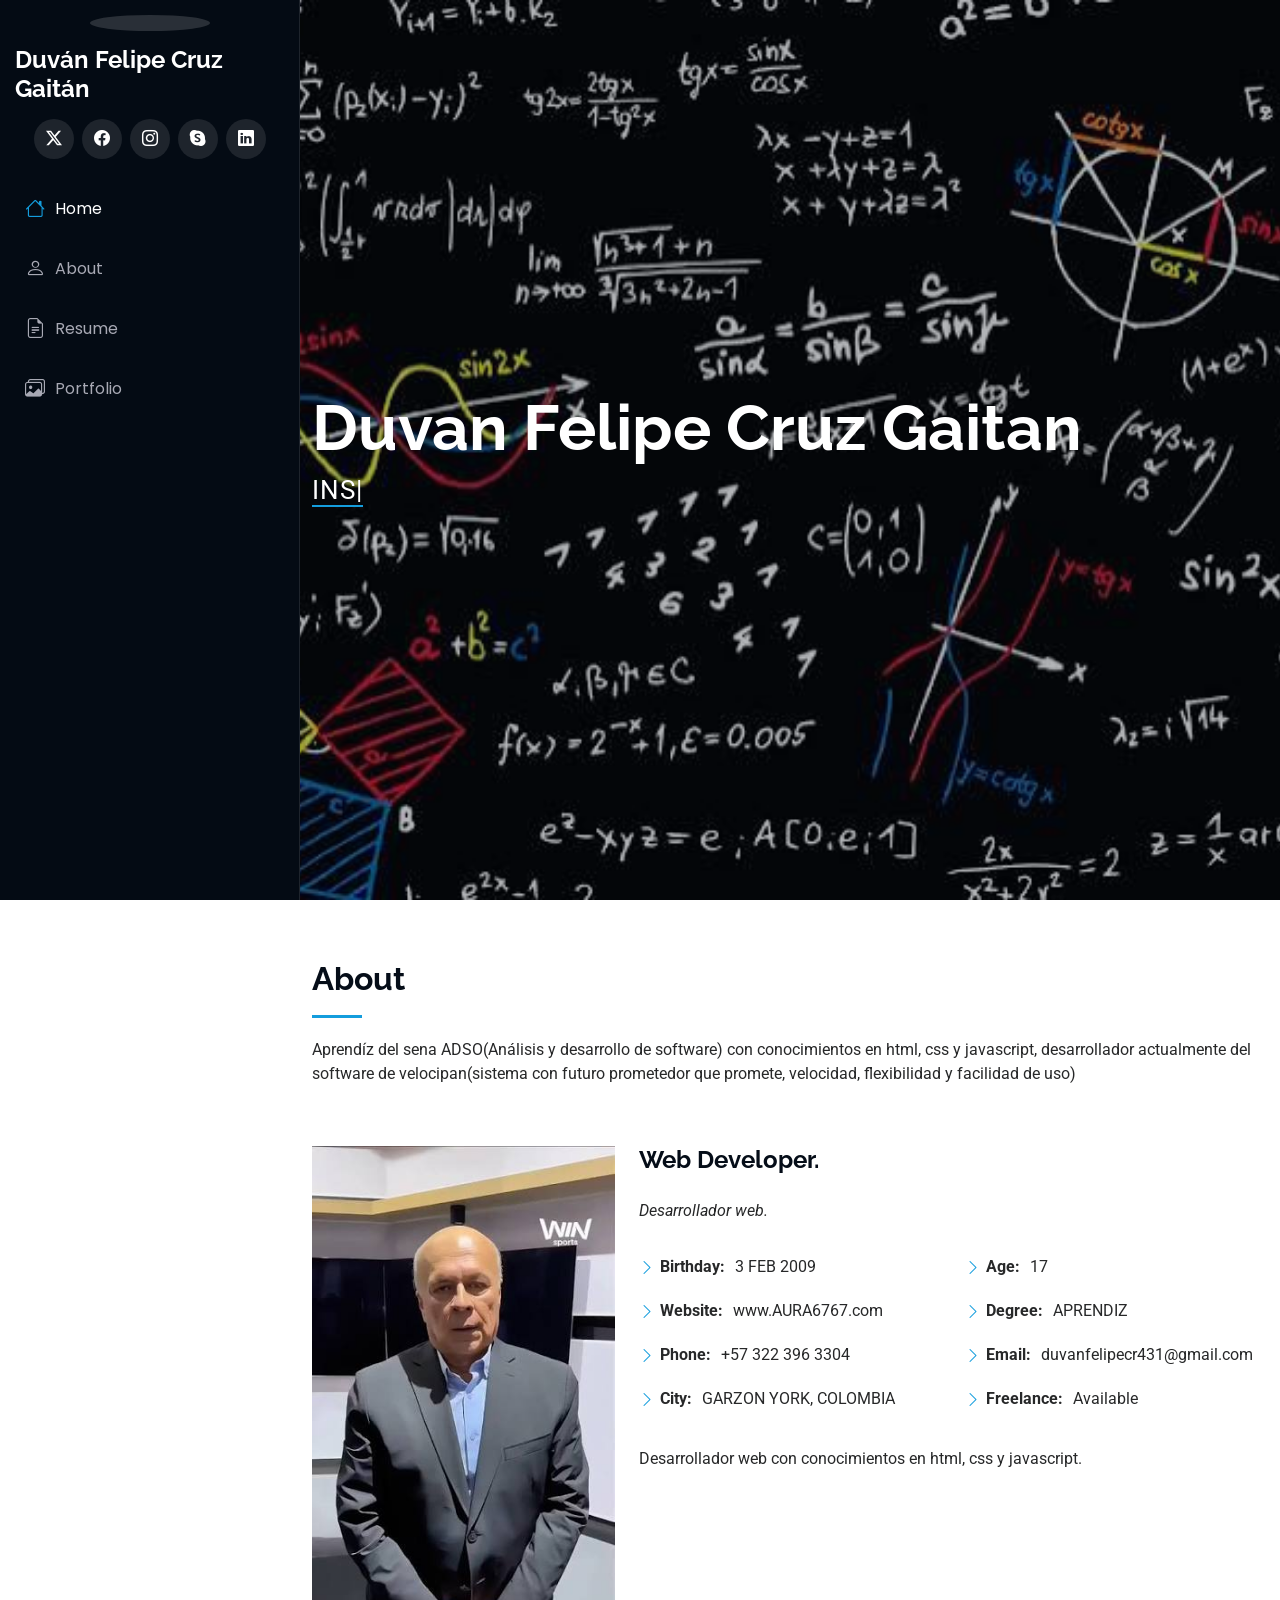
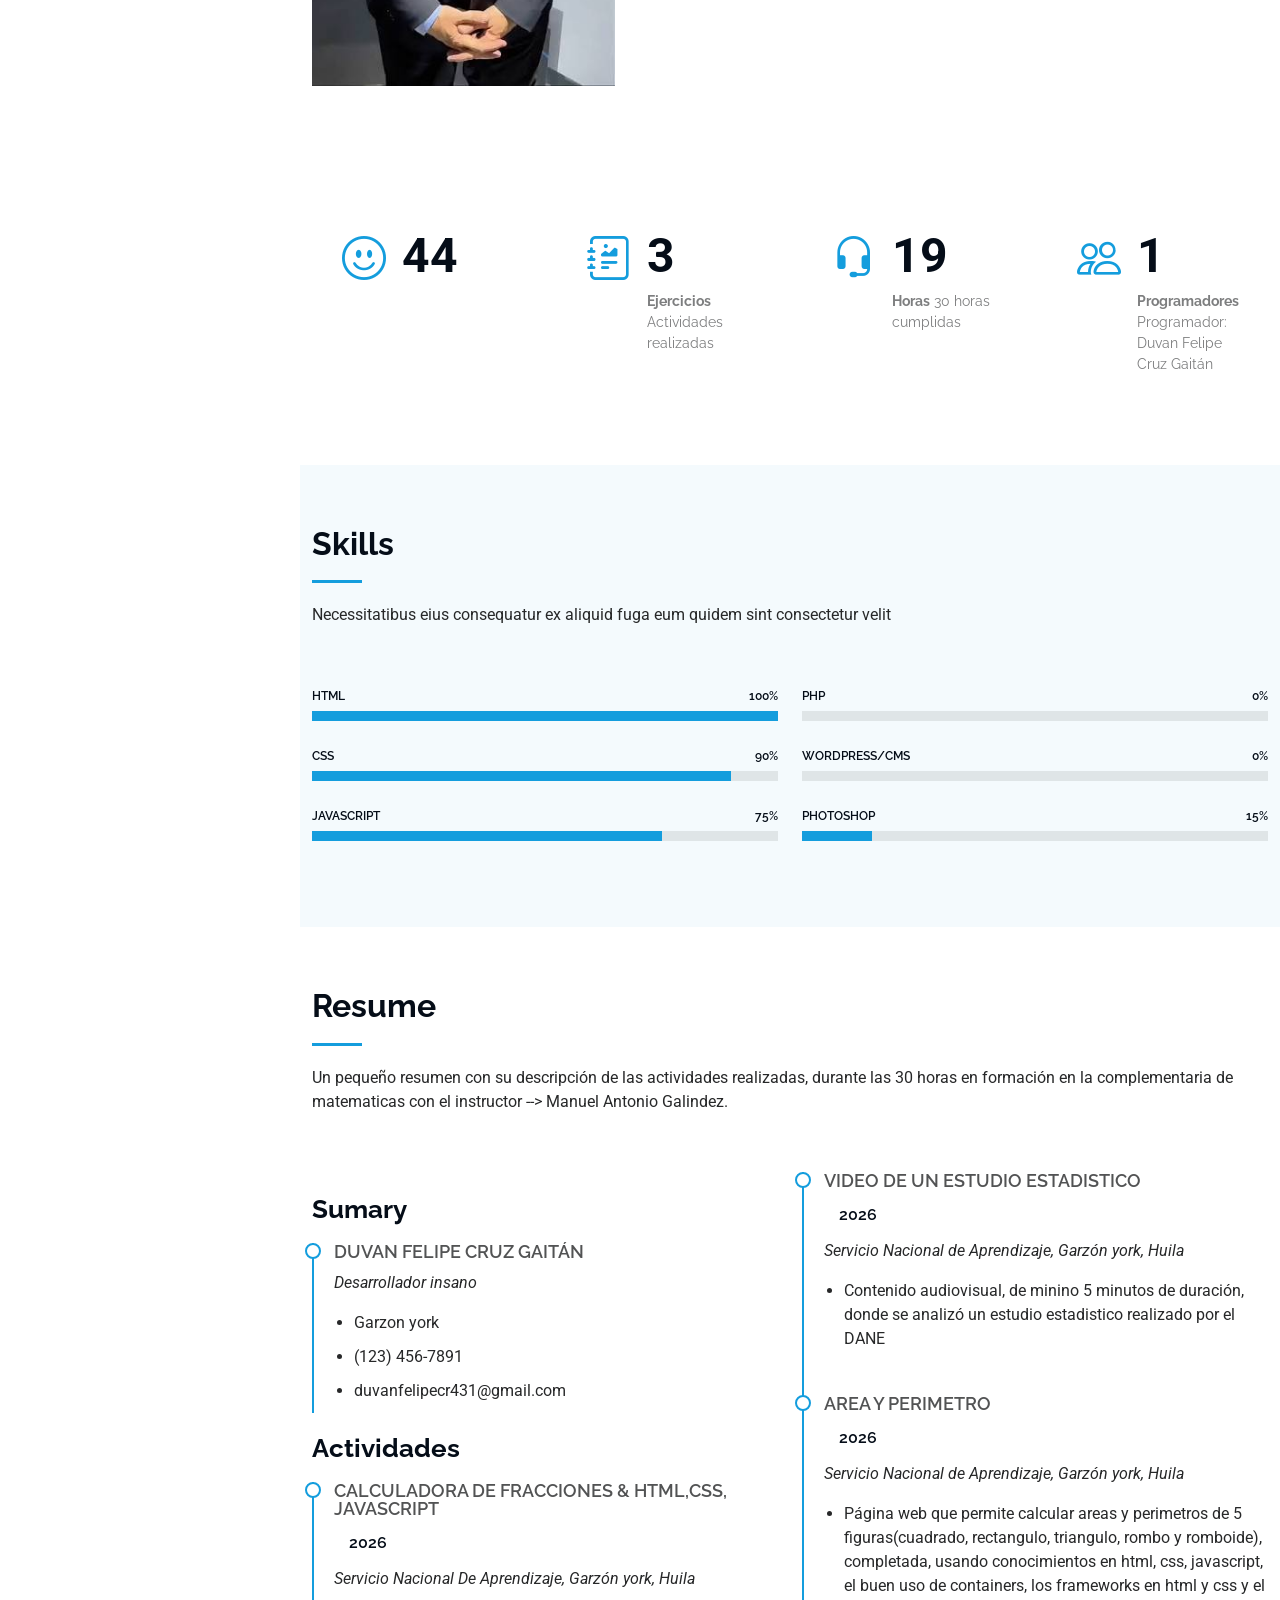
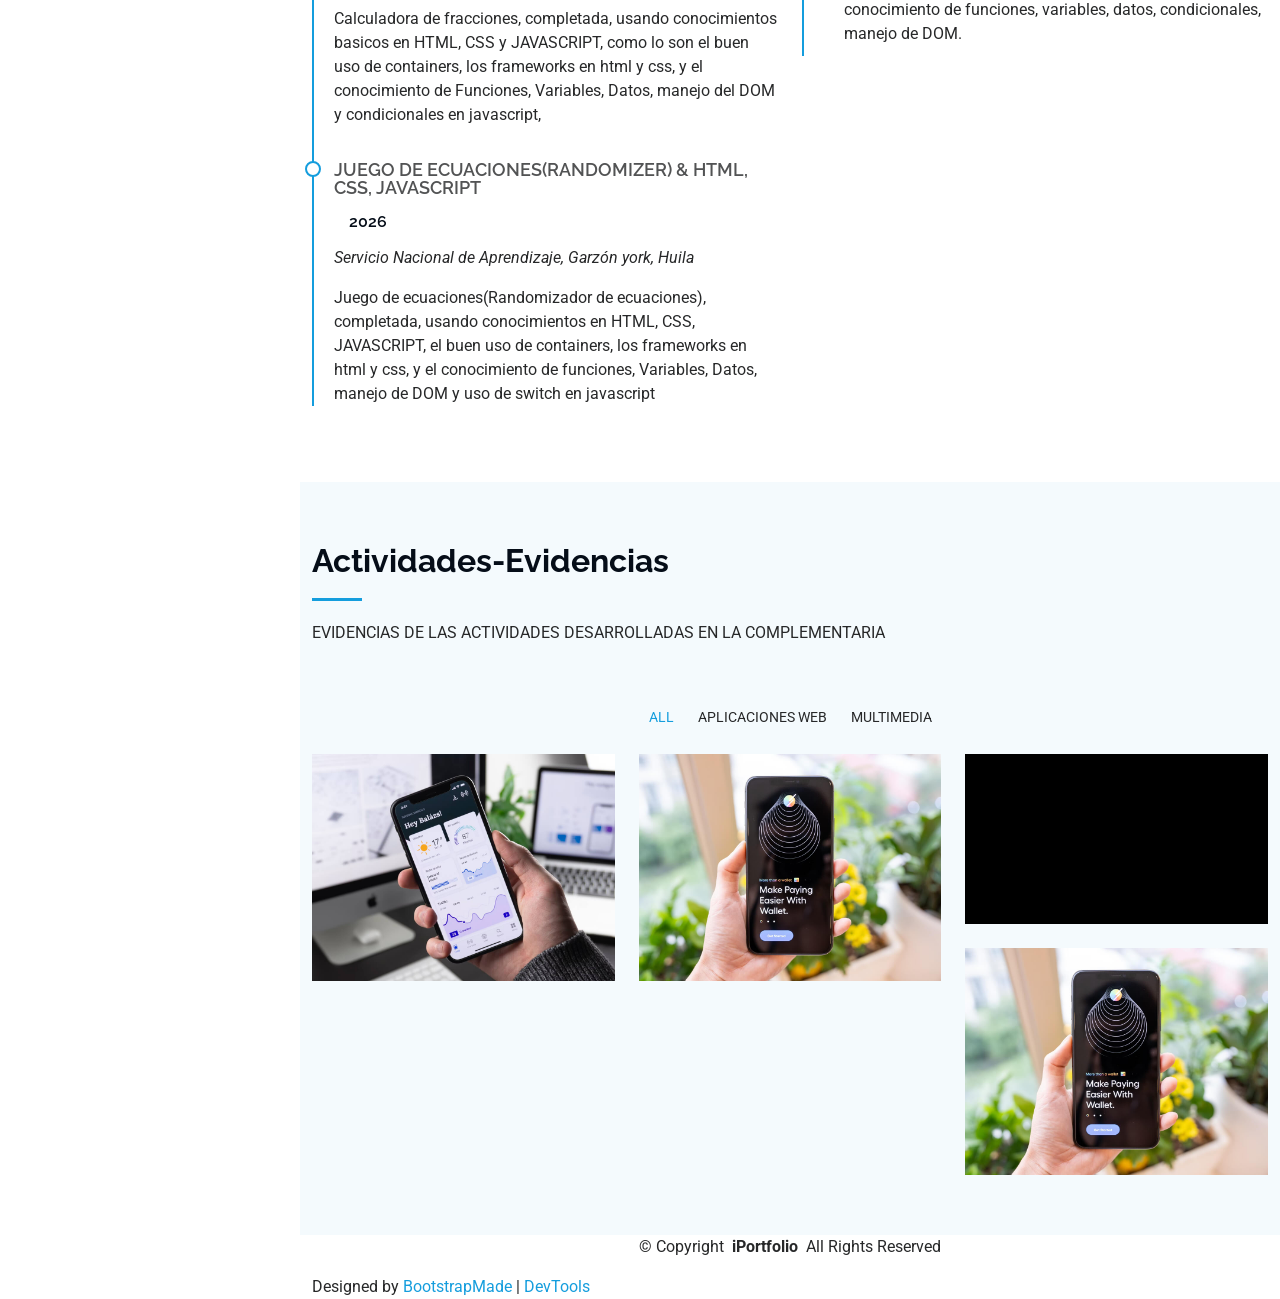
==== index.html @ 3d13fee1 "primer commit" ====
<!DOCTYPE html>
<html lang="en">

<head>
  <meta charset="utf-8">
  <meta content="width=device-width, initial-scale=1.0" name="viewport">
  <title>Index - iPortfolio Bootstrap Template</title>
  <meta content="" name="description">
  <meta content="" name="keywords">
  
  <!-- Favicons -->
  <link href="assets/img/favicon.png" rel="icon">
  <link href="assets/img/apple-touch-icon.png" rel="apple-touch-icon">

  <!-- Fonts -->
  <link href="https://fonts.googleapis.com" rel="preconnect">
  <link href="https://fonts.gstatic.com" rel="preconnect" crossorigin>
  <link href="https://fonts.googleapis.com/css2?family=Roboto:ital,wght@0,100;0,300;0,400;0,500;0,700;0,900;1,100;1,300;1,400;1,500;1,700;1,900&family=Poppins:ital,wght@0,100;0,200;0,300;0,400;0,500;0,600;0,700;0,800;0,900;1,100;1,200;1,300;1,400;1,500;1,600;1,700;1,800;1,900&family=Raleway:ital,wght@0,100;0,200;0,300;0,400;0,500;0,600;0,700;0,800;0,900;1,100;1,200;1,300;1,400;1,500;1,600;1,700;1,800;1,900&display=swap" rel="stylesheet">

  <!-- Vendor CSS Files -->
  <link href="assets/vendor/bootstrap/css/bootstrap.min.css" rel="stylesheet">
  <link href="assets/vendor/bootstrap-icons/bootstrap-icons.css" rel="stylesheet">
  <link href="assets/vendor/aos/aos.css" rel="stylesheet">
  <link href="assets/vendor/glightbox/css/glightbox.min.css" rel="stylesheet">
  <link href="assets/vendor/swiper/swiper-bundle.min.css" rel="stylesheet">

  <!-- Main CSS File -->
  <link href="assets/css/main.css" rel="stylesheet">

  <!-- =======================================================
  * Template Name: iPortfolio
  * Template URL: https://bootstrapmade.com/iportfolio-bootstrap-portfolio-websites-template/
  * Updated: Jun 29 2024 with Bootstrap v5.3.3
  * Author: BootstrapMade.com
  * License: https://bootstrapmade.com/license/
  ======================================================== -->
</head>

<body class="index-page">

  <header id="header" class="header dark-background d-flex flex-column">
    <i class="header-toggle d-xl-none bi bi-list"></i>

    <div class="profile-img">
      <img src="" alt="" class="img-fluid rounded-circle">
    </div>

    <a href="index.html" class="logo d-flex align-items-center justify-content-center">
      <!-- Uncomment the line below if you also wish to use an image logo -->
      <!-- <img src="assets/img/logo.png" alt=""> -->
      <h1 class="sitename">Duván Felipe Cruz Gaitán</h1>
    </a>

    <div class="social-links text-center">
      <a href="#" class="twitter"><i class="bi bi-twitter-x"></i></a>
      <a href="#" class="facebook"><i class="bi bi-facebook"></i></a>
      <a href="#" class="instagram"><i class="bi bi-instagram"></i></a>
      <a href="#" class="google-plus"><i class="bi bi-skype"></i></a>
      <a href="#" class="linkedin"><i class="bi bi-linkedin"></i></a>
    </div>

    <nav id="navmenu" class="navmenu">
      <ul>
        <li><a href="#hero" class="active"><i class="bi bi-house navicon"></i>Home</a></li>
        <li><a href="#about"><i class="bi bi-person navicon"></i> About</a></li>
        <li><a href="#resume"><i class="bi bi-file-earmark-text navicon"></i> Resume</a></li>
        <li><a href="#portfolio"><i class="bi bi-images navicon"></i> Portfolio</a></li>
        
          
  </header>

  <main class="main">

    <!-- Hero Section -->
    <section id="hero" class="hero section dark-background">

      <img src="assets/img/images.jpg" alt="" data-aos="fade-in" class="">

      <div class="container" data-aos="fade-up" data-aos-delay="100">
        <h2>Duvan Felipe Cruz Gaitan</h2>
        <p> <span class="typed" data-typed-items="INST: MANUEL ANTONIO GALINDEZ, ADSO - MATEMATICAS: 3387498">DESCUBRE MI TRABAJO</span><span class="typed-cursor typed-cursor--blink" aria-hidden="true"></span><span class="typed-cursor typed-cursor--blink" aria-hidden="true"></span></p>
      </div>

    </section><!-- /Hero Section -->

    <!-- About Section -->
    <section id="about" class="about section">

      <!-- Section Title -->
      <div class="container section-title" data-aos="fade-up">
        <h2>About</h2>
        <p>Aprendíz del sena ADSO(Análisis y desarrollo de software) con conocimientos en html, css y javascript, desarrollador actualmente del software de velocipan(sistema con futuro prometedor que promete, velocidad, flexibilidad y facilidad de uso)</p>
      </div><!-- End Section Title -->

      <div class="container" data-aos="fade-up" data-aos-delay="100">

        <div class="row gy-4 justify-content-center">
          <div class="col-lg-4">
            <img src="assets/img/CARLOS.jpg" class="img-fluid" alt="">
          </div>
          <div class="col-lg-8 content">
            <h2>Web Developer.</h2>
            <p class="fst-italic py-3">
              Desarrollador web.
            </p>
            <div class="row">
              <div class="col-lg-6">
                <ul>
                  <li><i class="bi bi-chevron-right"></i> <strong>Birthday:</strong> <span>3 FEB 2009</span></li>
                  <li><i class="bi bi-chevron-right"></i> <strong>Website:</strong> <span>www.AURA6767.com</span></li>
                  <li><i class="bi bi-chevron-right"></i> <strong>Phone:</strong> <span>+57 322 396 3304</span></li>
                  <li><i class="bi bi-chevron-right"></i> <strong>City:</strong> <span>GARZON YORK, COLOMBIA</span></li>
                </ul>
              </div>
              <div class="col-lg-6">
                <ul>
                  <li><i class="bi bi-chevron-right"></i> <strong>Age:</strong> <span>17</span></li>
                  <li><i class="bi bi-chevron-right"></i> <strong>Degree:</strong> <span>APRENDIZ</span></li>
                  <li><i class="bi bi-chevron-right"></i> <strong>Email:</strong> <span>duvanfelipecr431@gmail.com</span></li>
                  <li><i class="bi bi-chevron-right"></i> <strong>Freelance:</strong> <span>Available</span></li>
                </ul>
              </div>
            </div>
            <p class="py-3">
             Desarrollador web con conocimientos en html, css y javascript.
            </p>
          </div>
        </div>

      </div>

    </section><!-- /About Section -->

    <!-- Stats Section -->
    <section id="stats" class="stats section">

      <div class="container" data-aos="fade-up" data-aos-delay="100">

        <div class="row gy-4">

          <div class="col-lg-3 col-md-6">
            <div class="stats-item">
              <i class="bi bi-emoji-smile"></i>
              <span data-purecounter-start="0" data-purecounter-end="67" data-purecounter-duration="1" class="purecounter"></span>
              
            </div>
          </div><!-- End Stats Item -->

          <div class="col-lg-3 col-md-6">
            <div class="stats-item">
              <i class="bi bi-journal-richtext"></i>
              <span data-purecounter-start="0" data-purecounter-end="4" data-purecounter-duration="1" class="purecounter"></span>
              <p><strong>Ejercicios</strong> <span>Actividades realizadas</span></p>
            </div>
          </div><!-- End Stats Item -->

          <div class="col-lg-3 col-md-6">
            <div class="stats-item">
              <i class="bi bi-headset"></i>
              <span data-purecounter-start="0" data-purecounter-end="30" data-purecounter-duration="1" class="purecounter"></span>
              <p><strong>Horas</strong> <span>30 horas cumplidas</span></p>
            </div>
          </div><!-- End Stats Item -->

          <div class="col-lg-3 col-md-6">
            <div class="stats-item">
              <i class="bi bi-people"></i>
              <span data-purecounter-start="0" data-purecounter-end="1" data-purecounter-duration="1" class="purecounter"></span>
              <p><strong>Programadores</strong> <span>Programador: Duvan Felipe Cruz Gaitán</span></p>
            </div>
          </div><!-- End Stats Item -->

        </div>

      </div>

    </section><!-- /Stats Section -->

    <!-- Skills Section -->
    <section id="skills" class="skills section light-background">

      <!-- Section Title -->
      <div class="container section-title" data-aos="fade-up">
        <h2>Skills</h2>
        <p>Necessitatibus eius consequatur ex aliquid fuga eum quidem sint consectetur velit</p>
      </div><!-- End Section Title -->

      <div class="container" data-aos="fade-up" data-aos-delay="100">

        <div class="row skills-content skills-animation">

          <div class="col-lg-6">

            <div class="progress">
              <span class="skill"><span>HTML</span> <i class="val">100%</i></span>
              <div class="progress-bar-wrap">
                <div class="progress-bar" role="progressbar" aria-valuenow="100" aria-valuemin="0" aria-valuemax="100"></div>
              </div>
            </div><!-- End Skills Item -->

            <div class="progress">
              <span class="skill"><span>CSS</span> <i class="val">90%</i></span>
              <div class="progress-bar-wrap">
                <div class="progress-bar" role="progressbar" aria-valuenow="90" aria-valuemin="0" aria-valuemax="100"></div>
              </div>
            </div><!-- End Skills Item -->

            <div class="progress">
              <span class="skill"><span>JavaScript</span> <i class="val">75%</i></span>
              <div class="progress-bar-wrap">
                <div class="progress-bar" role="progressbar" aria-valuenow="75" aria-valuemin="0" aria-valuemax="100"></div>
              </div>
            </div><!-- End Skills Item -->

          </div>

          <div class="col-lg-6">

            <div class="progress">
              <span class="skill"><span>PHP</span> <i class="val">0%</i></span>
              <div class="progress-bar-wrap">
                <div class="progress-bar" role="progressbar" aria-valuenow="0" aria-valuemin="0" aria-valuemax="100"></div>
              </div>
            </div><!-- End Skills Item -->

            <div class="progress">
              <span class="skill"><span>WordPress/CMS</span> <i class="val">0%</i></span>
              <div class="progress-bar-wrap">
                <div class="progress-bar" role="progressbar" aria-valuenow="0" aria-valuemin="0" aria-valuemax="100"></div>
              </div>
            </div><!-- End Skills Item -->

            <div class="progress">
              <span class="skill"><span>Photoshop</span> <i class="val">15%</i></span>
              <div class="progress-bar-wrap">
                <div class="progress-bar" role="progressbar" aria-valuenow="15" aria-valuemin="0" aria-valuemax="100"></div>
              </div>
            </div><!-- End Skills Item -->

          </div>

        </div>

      </div>

    </section><!-- /Skills Section -->

    <!-- Resume Section -->
    <section id="resume" class="resume section">

      <!-- Section Title -->
      <div class="container section-title" data-aos="fade-up">
        <h2>Resume</h2>
        <p>Un pequeño resumen con su descripción de las actividades realizadas, durante las 30 horas en formación en la complementaria de matematicas con el instructor --> Manuel Antonio Galindez.</p>
      </div><!-- End Section Title -->

      <div class="container">

        <div class="row">

          <div class="col-lg-6" data-aos="fade-up" data-aos-delay="100">
            <h3 class="resume-title">Sumary</h3>

            <div class="resume-item pb-0">
              <h4>Duvan Felipe Cruz Gaitán</h4>
              <p><em>Desarrollador insano</em></p>
              <ul>
                <li>Garzon york</li>
                <li>(123) 456-7891</li>
                <li>duvanfelipecr431@gmail.com</li>
              </ul>
            </div><!-- Edn Resume Item -->

            <h3 class="resume-title">Actividades</h3>
            <div class="resume-item">
              <h4>Calculadora de fracciones &amp; HTML,CSS, JAVASCRIPT</h4>
              <h5>2026</h5>
              <p><em>Servicio Nacional De Aprendizaje, Garzón york, Huila</em></p>
              <p>Calculadora de fracciones, completada, usando conocimientos basicos en HTML, CSS y JAVASCRIPT, como lo son el buen uso de containers, los frameworks en html y css, y el conocimiento de Funciones, Variables, Datos, manejo del DOM y condicionales en javascript, </p>
            </div><!-- Edn Resume Item -->

            <div class="resume-item">
              <h4>Juego de ecuaciones(randomizer) &amp; HTML, CSS, JAVASCRIPT</h4>
              <h5>2026</h5>
              <p><em>Servicio Nacional de Aprendizaje, Garzón york, Huila</em></p>
              <p>Juego de ecuaciones(Randomizador de ecuaciones), completada, usando conocimientos en HTML, CSS, JAVASCRIPT, el buen uso de containers, los frameworks en html y css, y el conocimiento de funciones, Variables, Datos, manejo de DOM y uso de switch en javascript</p>
            </div><!-- Edn Resume Item -->

          </div>

          <div class="col-lg-6" data-aos="fade-up" data-aos-delay="200">
            <div class="resume-item">
              <h4>Video de un estudio estadistico</h4>
              <h5>2026</h5>
              <p><em>Servicio Nacional de Aprendizaje, Garzón york, Huila</em></p>
              <ul>
                <li>Contenido audiovisual, de minino 5 minutos de duración, donde se analizó un estudio estadistico realizado por el DANE </li>
          
              </ul>
            </div><!-- Edn Resume Item -->

            <div class="resume-item">
              <h4>AREA Y PERIMETRO</h4>
              <h5>2026</h5>
              <p><em>Servicio Nacional de Aprendizaje, Garzón york, Huila</em></p>
              <ul>
                <li>Página web que permite calcular areas y perimetros de 5 figuras(cuadrado, rectangulo, triangulo, rombo y romboide), completada, usando conocimientos en html, css, javascript, el buen uso de containers, los frameworks en html y css y el conocimiento de funciones, variables, datos, condicionales, manejo de DOM. </li>
              </ul>
            </div><!-- Edn Resume Item -->

          </div>

        </div>

      </div>

    </section><!-- /Resume Section -->

    <!-- Portfolio Section -->
    <section id="portfolio" class="portfolio section light-background">

      <!-- Section Title -->
      <div class="container section-title" data-aos="fade-up">
        <h2>Actividades-Evidencias</h2>
        <p>EVIDENCIAS DE LAS ACTIVIDADES DESARROLLADAS EN LA COMPLEMENTARIA</p>
      </div><!-- End Section Title -->

      <div class="container">

        <div class="isotope-layout" data-default-filter="*" data-layout="masonry" data-sort="original-order">

          <ul class="portfolio-filters isotope-filters" data-aos-delay="100">
            <li data-filter="*" class="filter-active">All</li>
            <li data-filter=".filter-app">Aplicaciones Web</li>
            <li data-filter=".filter-video">Multimedia</li>
          </ul><!-- End Portfolio Filters -->

          <div class="row gy-4 isotope-container" data-aos="fade-up" data-aos-delay="200">

            <!-- 1. Proyecto: Ecuaciones -->
            <div class="col-lg-4 col-md-6 portfolio-item isotope-item filter-app">
              <div class="portfolio-content h-100">
                <img src="assets/img/portfolio/app-1.jpg" class="img-fluid" alt="Juego de Ecuaciones">
                <div class="portfolio-info">
                  <h4>Juego de Ecuaciones</h4>
                  <p>HTML, CSS, JS</p>
                  <a href="ECUACIONES.HTML" title="Ir al Juego de Ecuaciones" class="details-link"><i class="bi bi-link-45deg"></i></a>
                </div>
              </div>
            </div><!-- End Portfolio Item -->

            <!-- 2. Proyecto: Calculadora de Fracciones -->
            <div class="col-lg-4 col-md-6 portfolio-item isotope-item filter-app">
              <div class="portfolio-content h-100">
                <img src="assets/img/portfolio/app-2.jpg" class="img-fluid" alt="Calculadora de Fracciones">
                <div class="portfolio-info">
                  <h4>Calculadora de Fracciones</h4>
                  <p>HTML, CSS, JS</p>
                  <a href="index_1.html" title="Ir a la Calculadora" class="details-link"><i class="bi bi-link-45deg"></i></a>
                </div>
              </div>
            </div><!-- End Portfolio Item -->

            <!-- 3. Proyecto: Contenedor de Video -->
            <div class="col-lg-4 col-md-6 portfolio-item isotope-item filter-video">
              <div class="portfolio-content h-100" style="background-color: #000; display:flex; align-items:center;">
                <!-- Usamos las clases 'ratio' de Bootstrap para un video responsive -->
                <div class="ratio ratio-16x9 w-100">
                  <iframe src="" title="Video de un estudio estadistico DANE" allowfullscreen></iframe>
                </div>
                <div class="portfolio-info">
                  <h4>Análisis Estadístico DANE</h4>
                  <p>Video de Estudio</p>
                </div>
              </div>
            </div><!-- End Portfolio Item -->
            <div class="col-lg-4 col-md-6 portfolio-item isotope-item filter-app">
              <div class="portfolio-content h-100">
                <img src="assets/img/portfolio/app-2.jpg" class="img-fluid" alt="Calculadora de Fracciones">
                <div class="portfolio-info">
                  <h4>Calculadora de Fracciones</h4>
                  <p>HTML, CSS, JS</p>
                  <a href="AREAYPERIMETRO.html" title="Ir a la Calculadora" class="details-link"><i class="bi bi-link-45deg"></i></a>
                </div>
              </div>
            </div>
          </div><!-- End Portfolio Container -->

        </div>

      </div>

    </section><!-- /Portfolio Section -->

    <div class="container">
      <div class="copyright text-center ">
        <p>© <span>Copyright</span> <strong class="px-1 sitename">iPortfolio</strong> <span>All Rights Reserved</span></p>
      </div>
      <div class="credits">
        <!-- All the links in the footer should remain intact. -->
        <!-- You can delete the links only if you've purchased the pro version. -->
        <!-- Licensing information: https://bootstrapmade.com/license/ -->
        <!-- Purchase the pro version with working PHP/AJAX contact form: [buy-url] -->
        Designed by <a href="https://bootstrapmade.com/">BootstrapMade</a> | <a href="https://bootstrapmade.com/tools/">DevTools</a>
      </div>
    </div>

  </footer>

  <!-- Scroll Top -->
  <a href="#" id="scroll-top" class="scroll-top d-flex align-items-center justify-content-center"><i class="bi bi-arrow-up-short"></i></a>

  <!-- Preloader -->
  <div id="preloader"></div>

  <!-- Vendor JS Files -->
  <script src="assets/vendor/bootstrap/js/bootstrap.bundle.min.js"></script>
  <script src="assets/vendor/php-email-form/validate.js"></script>
  <script src="assets/vendor/aos/aos.js"></script>
  <script src="assets/vendor/typed.js/typed.umd.js"></script>
  <script src="assets/vendor/purecounter/purecounter_vanilla.js"></script>
  <script src="assets/vendor/waypoints/noframework.waypoints.js"></script>
  <script src="assets/vendor/glightbox/js/glightbox.min.js"></script>
  <script src="assets/vendor/imagesloaded/imagesloaded.pkgd.min.js"></script>
  <script src="assets/vendor/isotope-layout/isotope.pkgd.min.js"></script>
  <script src="assets/vendor/swiper/swiper-bundle.min.js"></script>

  <!-- Main JS File -->
  <script src="assets/js/main.js"></script>

</body>

</html>
---- assets/css/main.css ----
/**
* Template Name: iPortfolio
* Template URL: https://bootstrapmade.com/iportfolio-bootstrap-portfolio-websites-template/
* Updated: Jun 29 2024 with Bootstrap v5.3.3
* Author: BootstrapMade.com
* License: https://bootstrapmade.com/license/
*/

/*--------------------------------------------------------------
# Font & Color Variables
# Help: https://bootstrapmade.com/color-system/
--------------------------------------------------------------*/
/* Fonts */
:root {
  --default-font: "Roboto",  system-ui, -apple-system, "Segoe UI", Roboto, "Helvetica Neue", Arial, "Noto Sans", "Liberation Sans", sans-serif, "Apple Color Emoji", "Segoe UI Emoji", "Segoe UI Symbol", "Noto Color Emoji";
  --heading-font: "Raleway",  sans-serif;
  --nav-font: "Poppins",  sans-serif;
}

/* Global Colors - The following color variables are used throughout the website. Updating them here will change the color scheme of the entire website */
:root { 
  --background-color: #ffffff; /* Background color for the entire website, including individual sections */
  --default-color: #272829; /* Default color used for the majority of the text content across the entire website */
  --heading-color: #050d18; /* Color for headings, subheadings and title throughout the website */
  --accent-color: #149ddd; /* Accent color that represents your brand on the website. It's used for buttons, links, and other elements that need to stand out */
  --surface-color: #ffffff; /* The surface color is used as a background of boxed elements within sections, such as cards, icon boxes, or other elements that require a visual separation from the global background. */
  --contrast-color: #ffffff; /* Contrast color for text, ensuring readability against backgrounds of accent, heading, or default colors. */
}

/* Nav Menu Colors - The following color variables are used specifically for the navigation menu. They are separate from the global colors to allow for more customization options */
:root {
  --nav-color: #a8a9b4;  /* The default color of the main navmenu links */
  --nav-hover-color: #ffffff; /* Applied to main navmenu links when they are hovered over or active */
  --nav-mobile-background-color: #040b14; /* Used as the background color for mobile navigation menu */
  --nav-dropdown-background-color: #040b14; /* Used as the background color for dropdown items that appear when hovering over primary navigation items */
  --nav-dropdown-color: #a8a9b4; /* Used for navigation links of the dropdown items in the navigation menu. */
  --nav-dropdown-hover-color: #ffffff; /* Similar to --nav-hover-color, this color is applied to dropdown navigation links when they are hovered over. */
}

/* Color Presets - These classes override global colors when applied to any section or element, providing reuse of the sam color scheme. */

.light-background {
  --background-color: #f4fafd;
  --surface-color: #ffffff;
}

.dark-background {
  --background-color: #040b14;
  --default-color: #ffffff;
  --heading-color: #ffffff;
  --surface-color: #151f2b;
  --contrast-color: #ffffff;
}

/* Smooth scroll */
:root {
  scroll-behavior: smooth;
}

/*--------------------------------------------------------------
# General Styling & Shared Classes
--------------------------------------------------------------*/
body {
  color: var(--default-color);
  background-color: var(--background-color);
  font-family: var(--default-font);
}

a {
  color: var(--accent-color);
  text-decoration: none;
  transition: 0.3s;
}

a:hover {
  color: color-mix(in srgb, var(--accent-color), transparent 25%);
  text-decoration: none;
}

h1,
h2,
h3,
h4,
h5,
h6 {
  color: var(--heading-color);
  font-family: var(--heading-font);
}

/* PHP Email Form Messages
------------------------------*/
.php-email-form .error-message {
  display: none;
  background: #df1529;
  color: #ffffff;
  text-align: left;
  padding: 15px;
  margin-bottom: 24px;
  font-weight: 600;
}

.php-email-form .sent-message {
  display: none;
  color: #ffffff;
  background: #059652;
  text-align: center;
  padding: 15px;
  margin-bottom: 24px;
  font-weight: 600;
}

.php-email-form .loading {
  display: none;
  background: var(--surface-color);
  text-align: center;
  padding: 15px;
  margin-bottom: 24px;
}

.php-email-form .loading:before {
  content: "";
  display: inline-block;
  border-radius: 50%;
  width: 24px;
  height: 24px;
  margin: 0 10px -6px 0;
  border: 3px solid var(--accent-color);
  border-top-color: var(--surface-color);
  animation: php-email-form-loading 1s linear infinite;
}

@keyframes php-email-form-loading {
  0% {
    transform: rotate(0deg);
  }

  100% {
    transform: rotate(360deg);
  }
}

/*--------------------------------------------------------------
# Global Header
--------------------------------------------------------------*/
.header {
  color: var(--default-color);
  background-color: var(--background-color);
  position: fixed;
  top: 0;
  left: 0;
  bottom: 0;
  padding: 0 15px;
  width: 300px;
  transition: all ease-in-out 0.3s;
  overflow-y: auto;
  z-index: 997;
  border-right: 1px solid color-mix(in srgb, var(--default-color), transparent 90%);
}

.header .profile-img img {
  margin: 15px auto;
  display: block;
  width: 120px;
  border: 8px solid color-mix(in srgb, var(--default-color), transparent 85%);
}

.header .logo {
  line-height: 1;
  margin-bottom: 15px;
}

.header .logo img {
  max-height: 32px;
  margin-right: 8px;
}

.header .logo h1 {
  font-size: 24px;
  margin: 0;
  font-weight: 700;
  color: var(--heading-color);
}

.header .social-links {
  margin: 0 0 20px 0;
}

.header .social-links a {
  font-size: 16px;
  display: inline-flex;
  align-items: center;
  justify-content: center;
  background: color-mix(in srgb, var(--default-color), transparent 90%);
  color: var(--default-color);
  margin: 0 2px;
  border-radius: 50%;
  text-align: center;
  width: 40px;
  height: 40px;
  transition: 0.3s;
}

.header .social-links a:hover {
  color: var(--contrast-color);
  background: var(--accent-color);
}

@media (min-width: 1200px) {

  .header~main,
  .header~#footer {
    margin-left: 300px;
  }
}

@media (max-width: 1199px) {
  .header {
    left: -100%;
  }
}

.header.header-show {
  left: 0;
}

.header .header-toggle {
  color: var(--contrast-color);
  background-color: var(--accent-color);
  font-size: 22px;
  display: flex;
  align-items: center;
  justify-content: center;
  width: 40px;
  height: 40px;
  border-radius: 50%;
  cursor: pointer;
  position: fixed;
  top: 15px;
  right: 15px;
  z-index: 9999;
  transition: background-color 0.3s;
}

.header .header-toggle:hover {
  color: var(--contrast-color);
  background-color: color-mix(in srgb, var(--accent-color) 90%, white 15%);
}

/*--------------------------------------------------------------
# Navigation Menu
--------------------------------------------------------------*/
.mobile-nav-toggle {
  display: none;
}

.navmenu {
  padding: 0;
  z-index: 9997;
}

.navmenu ul {
  list-style: none;
  padding: 0 0 20px 0;
  margin: 0;
}

.navmenu a,
.navmenu a:focus {
  color: var(--nav-color);
  padding: 15px 10px;
  font-family: var(--nav-font);
  font-size: 16px;
  font-weight: 400;
  display: flex;
  align-items: center;
  white-space: nowrap;
  transition: 0.3s;
  width: 100%;
}

.navmenu a .navicon,
.navmenu a:focus .navicon {
  font-size: 20px;
  margin-right: 10px;
}

.navmenu a .toggle-dropdown,
.navmenu a:focus .toggle-dropdown {
  font-size: 12px;
  line-height: 0;
  margin-left: auto;
  width: 30px;
  height: 30px;
  display: flex;
  align-items: center;
  justify-content: center;
  border-radius: 50%;
  transition: 0.3s;
  flex-shrink: 0;
  background-color: color-mix(in srgb, var(--accent-color), transparent 90%);
}

.navmenu a .toggle-dropdown:hover,
.navmenu a:focus .toggle-dropdown:hover {
  background-color: var(--accent-color);
  color: var(--contrast-color);
}

.navmenu a:hover,
.navmenu .active,
.navmenu .active:focus {
  color: var(--nav-hover-color);
}

.navmenu a:hover .navicon,
.navmenu .active .navicon,
.navmenu .active:focus .navicon {
  color: var(--accent-color);
}

.navmenu .active .toggle-dropdown,
.navmenu .active:focus .toggle-dropdown {
  background-color: var(--accent-color);
  color: var(--contrast-color);
  transform: rotate(180deg);
}

.navmenu .dropdown {
  display: block;
}

.navmenu .dropdown a,
.navmenu .dropdown a:focus {
  color: --nav-dropdown-color;
}

.navmenu .dropdown a:hover,
.navmenu .dropdown .active,
.navmenu .dropdown .active:focus {
  color: var(--nav-dropdown-hover-color);
}

.navmenu .dropdown ul {
  position: static;
  display: none;
  z-index: 99;
  padding: 5px 10px;
  margin: 5px 10px;
  background-color: var(--nav-dropdown-background-color);
  border: 1px solid color-mix(in srgb, var(--default-color), transparent 90%);
  box-shadow: none;
  transition: all 0.5s ease-in-out;
}

.navmenu .dropdown ul ul {
  background-color: rgba(33, 37, 41, 0.1);
}

.navmenu .dropdown>.dropdown-active {
  display: block;
  background-color: rgba(33, 37, 41, 0.03);
}

/*--------------------------------------------------------------
# Global Footer
--------------------------------------------------------------*/
.footer {
  color: var(--default-color);
  background-color: var(--background-color);
  font-size: 14px;
  padding: 40px 0;
  position: relative;
  border-top: 1px solid color-mix(in srgb, var(--default-color), transparent 90%);
}

.footer .copyright p {
  margin-bottom: 0;
}

.footer .credits {
  margin-top: 4px;
  font-size: 13px;
  text-align: center;
}

/*--------------------------------------------------------------
# Preloader
--------------------------------------------------------------*/
#preloader {
  position: fixed;
  inset: 0;
  z-index: 999999;
  overflow: hidden;
  background: var(--background-color);
  transition: all 0.6s ease-out;
}

#preloader:before {
  content: "";
  position: fixed;
  top: calc(50% - 30px);
  left: calc(50% - 30px);
  border: 6px solid #ffffff;
  border-color: var(--accent-color) transparent var(--accent-color) transparent;
  border-radius: 50%;
  width: 60px;
  height: 60px;
  animation: animate-preloader 1.5s linear infinite;
}

@keyframes animate-preloader {
  0% {
    transform: rotate(0deg);
  }

  100% {
    transform: rotate(360deg);
  }
}

/*--------------------------------------------------------------
# Scroll Top Button
--------------------------------------------------------------*/
.scroll-top {
  position: fixed;
  visibility: hidden;
  opacity: 0;
  right: 15px;
  bottom: -15px;
  z-index: 99999;
  background-color: var(--accent-color);
  width: 44px;
  height: 44px;
  border-radius: 50px;
  transition: all 0.4s;
}

.scroll-top i {
  font-size: 24px;
  color: var(--contrast-color);
  line-height: 0;
}

.scroll-top:hover {
  background-color: color-mix(in srgb, var(--accent-color), transparent 20%);
  color: var(--contrast-color);
}

.scroll-top.active {
  visibility: visible;
  opacity: 1;
  bottom: 15px;
}

/*--------------------------------------------------------------
# Disable aos animation delay on mobile devices
--------------------------------------------------------------*/
@media screen and (max-width: 768px) {
  [data-aos-delay] {
    transition-delay: 0 !important;
  }
}

/*--------------------------------------------------------------
# Global Page Titles & Breadcrumbs
--------------------------------------------------------------*/
.page-title {
  color: var(--default-color);
  background-color: var(--background-color);
  padding: 25px 0;
  position: relative;
}

.page-title h1 {
  font-size: 24px;
  font-weight: 700;
}

.page-title .breadcrumbs ol {
  display: flex;
  flex-wrap: wrap;
  list-style: none;
  padding: 0;
  margin: 0;
  font-size: 14px;
  font-weight: 400;
}

.page-title .breadcrumbs ol li+li {
  padding-left: 10px;
}

.page-title .breadcrumbs ol li+li::before {
  content: "/";
  display: inline-block;
  padding-right: 10px;
  color: color-mix(in srgb, var(--default-color), transparent 70%);
}

/*--------------------------------------------------------------
# Global Sections
--------------------------------------------------------------*/
section,
.section {
  color: var(--default-color);
  background-color: var(--background-color);
  padding: 60px 0;
  overflow: clip;
}

/*--------------------------------------------------------------
# Global Section Titles
--------------------------------------------------------------*/
.section-title {
  padding-bottom: 60px;
  position: relative;
}

.section-title h2 {
  font-size: 32px;
  font-weight: 700;
  margin-bottom: 20px;
  padding-bottom: 20px;
  position: relative;
}

.section-title h2:after {
  content: "";
  position: absolute;
  display: block;
  width: 50px;
  height: 3px;
  background: var(--accent-color);
  left: 0;
  bottom: 0;
}

.section-title p {
  margin-bottom: 0;
}

/*--------------------------------------------------------------
# Hero Section
--------------------------------------------------------------*/
.hero {
  width: 100%;
  min-height: 100vh;
  position: relative;
  padding: 80px 0;
  display: flex;
  align-items: center;
  justify-content: center;
}

.hero img {
  position: absolute;
  inset: 0;
  display: block;
  width: 100%;
  height: 100%;
  object-fit: cover;
  z-index: 1;
}

.hero:before {
  content: "";
  background: color-mix(in srgb, var(--background-color), transparent 70%);
  position: absolute;
  inset: 0;
  z-index: 2;
}

.hero .container {
  position: relative;
  z-index: 3;
}

.hero h2 {
  margin: 0;
  font-size: 64px;
  font-weight: 700;
}

.hero p {
  margin: 5px 0 0 0;
  font-size: 26px;
}

.hero p span {
  letter-spacing: 1px;
  border-bottom: 2px solid var(--accent-color);
}

.hero .social-links {
  margin-top: 25px;
}

.hero .social-links a {
  font-size: 24px;
  display: inline-block;
  color: color-mix(in srgb, var(--default-color), transparent 50%);
  line-height: 1;
  margin-right: 20px;
  transition: 0.3s;
}

.hero .social-links a:hover {
  color: var(--accent-color);
}

@media (max-width: 768px) {
  .hero h2 {
    font-size: 32px;
  }

  .hero p {
    font-size: 20px;
  }
}

/*--------------------------------------------------------------
# About Section
--------------------------------------------------------------*/
.about .content h2 {
  font-weight: 700;
  font-size: 24px;
}

.about .content ul {
  list-style: none;
  padding: 0;
}

.about .content ul li {
  margin-bottom: 20px;
  display: flex;
  align-items: center;
}

.about .content ul strong {
  margin-right: 10px;
}

.about .content ul i {
  font-size: 16px;
  margin-right: 5px;
  color: var(--accent-color);
  line-height: 0;
}

/*--------------------------------------------------------------
# Stats Section
--------------------------------------------------------------*/
.stats .stats-item {
  padding: 30px;
  width: 100%;
}

.stats .stats-item i {
  color: var(--accent-color);
  display: block;
  font-size: 44px;
  float: left;
  line-height: 0;
}

.stats .stats-item .purecounter {
  color: var(--heading-color);
  font-size: 48px;
  line-height: 40px;
  display: block;
  font-weight: 700;
  margin-left: 60px;
}

.stats .stats-item p {
  color: color-mix(in srgb, var(--default-color), transparent 40%);
  padding: 15px 0 0 0;
  margin: 0 0 0 60px;
  font-family: var(--heading-font);
  font-size: 14px;
}

/*--------------------------------------------------------------
# Skills Section
--------------------------------------------------------------*/
.skills .progress {
  height: 60px;
  display: block;
  background: none;
  border-radius: 0;
}

.skills .progress .skill {
  color: var(--heading-color);
  padding: 0;
  margin: 0 0 6px 0;
  text-transform: uppercase;
  display: block;
  font-weight: 600;
  font-family: var(--heading-font);
}

.skills .progress .skill .val {
  float: right;
  font-style: normal;
}

.skills .progress-bar-wrap {
  background: color-mix(in srgb, var(--default-color), transparent 90%);
  height: 10px;
}

.skills .progress-bar {
  width: 1px;
  height: 10px;
  transition: 0.9s;
  background-color: var(--accent-color);
}

/*--------------------------------------------------------------
# Resume Section
--------------------------------------------------------------*/
.resume .resume-title {
  color: var(--heading-color);
  font-size: 26px;
  font-weight: 700;
  margin-top: 20px;
  margin-bottom: 20px;
}

.resume .resume-item {
  padding: 0 0 20px 20px;
  margin-top: -2px;
  border-left: 2px solid var(--accent-color);
  position: relative;
}

.resume .resume-item h4 {
  line-height: 18px;
  font-size: 18px;
  font-weight: 600;
  text-transform: uppercase;
  color: color-mix(in srgb, var(--default-color), transparent 20%);
  margin-bottom: 10px;
}

.resume .resume-item h5 {
  font-size: 16px;
  padding: 5px 15px;
  display: inline-block;
  font-weight: 600;
  margin-bottom: 10px;
}

.resume .resume-item ul {
  padding-left: 20px;
}

.resume .resume-item ul li {
  padding-bottom: 10px;
}

.resume .resume-item:last-child {
  padding-bottom: 0;
}

.resume .resume-item::before {
  content: "";
  position: absolute;
  width: 16px;
  height: 16px;
  border-radius: 50px;
  left: -9px;
  top: 0;
  background: var(--background-color);
  border: 2px solid var(--accent-color);
}

/*--------------------------------------------------------------
# Portfolio Section
--------------------------------------------------------------*/
.portfolio .portfolio-filters {
  padding: 0;
  margin: 0 auto 20px auto;
  list-style: none;
  text-align: center;
}

.portfolio .portfolio-filters li {
  cursor: pointer;
  display: inline-block;
  padding: 0;
  font-size: 14px;
  font-weight: 400;
  margin: 0 10px;
  line-height: 1;
  text-transform: uppercase;
  margin-bottom: 10px;
  transition: all 0.3s ease-in-out;
}

.portfolio .portfolio-filters li:hover,
.portfolio .portfolio-filters li.filter-active {
  color: var(--accent-color);
}

.portfolio .portfolio-filters li:first-child {
  margin-left: 0;
}

.portfolio .portfolio-filters li:last-child {
  margin-right: 0;
}

@media (max-width: 575px) {
  .portfolio .portfolio-filters li {
    font-size: 14px;
    margin: 0 5px;
  }
}

.portfolio .portfolio-content {
  position: relative;
  overflow: hidden;
}

.portfolio .portfolio-content img {
  transition: 0.3s;
}

.portfolio .portfolio-content .portfolio-info {
  opacity: 0;
  position: absolute;
  inset: 0;
  z-index: 3;
  transition: all ease-in-out 0.3s;
  background: rgba(0, 0, 0, 0.6);
  padding: 15px;
}

.portfolio .portfolio-content .portfolio-info h4 {
  font-size: 14px;
  padding: 5px 10px;
  font-weight: 400;
  color: #ffffff;
  display: inline-block;
  background-color: var(--accent-color);
}

.portfolio .portfolio-content .portfolio-info p {
  position: absolute;
  bottom: 10px;
  text-align: center;
  display: inline-block;
  left: 0;
  right: 0;
  font-size: 16px;
  font-weight: 600;
  color: rgba(255, 255, 255, 0.8);
}

.portfolio .portfolio-content .portfolio-info .preview-link,
.portfolio .portfolio-content .portfolio-info .details-link {
  position: absolute;
  left: calc(50% - 40px);
  font-size: 26px;
  top: calc(50% - 14px);
  color: #fff;
  transition: 0.3s;
  line-height: 1.2;
}

.portfolio .portfolio-content .portfolio-info .preview-link:hover,
.portfolio .portfolio-content .portfolio-info .details-link:hover {
  color: var(--accent-color);
}

.portfolio .portfolio-content .portfolio-info .details-link {
  left: 50%;
  font-size: 34px;
  line-height: 0;
}

.portfolio .portfolio-content:hover .portfolio-info {
  opacity: 1;
}

.portfolio .portfolio-content:hover img {
  transform: scale(1.1);
}

/*--------------------------------------------------------------
# Services Section
--------------------------------------------------------------*/
.services .service-item {
  position: relative;
}

.services .service-item .icon {
  background: var(--accent-color);
  display: flex;
  align-items: center;
  justify-content: center;
  width: 54px;
  height: 54px;
  border-radius: 50%;
  transition: 0.5s;
  border: 1px solid var(--accent-color);
  margin-right: 20px;
}

.services .service-item .icon i {
  color: var(--contrast-color);
  font-size: 24px;
  line-height: 0;
}

.services .service-item:hover .icon {
  background: var(--surface-color);
}

.services .service-item:hover .icon i {
  color: var(--accent-color);
}

.services .service-item .title {
  font-weight: 700;
  margin-bottom: 15px;
  font-size: 18px;
}

.services .service-item .title a {
  color: var(--heading-color);
}

.services .service-item .title a:hover {
  color: var(--accent-color);
}

.services .service-item .description {
  line-height: 24px;
  font-size: 14px;
}

/*--------------------------------------------------------------
# Testimonials Section
--------------------------------------------------------------*/
.testimonials .testimonials-carousel,
.testimonials .testimonials-slider {
  overflow: hidden;
}

.testimonials .testimonial-item {
  box-sizing: content-box;
  text-align: center;
  min-height: 320px;
}

.testimonials .testimonial-item .testimonial-img {
  width: 90px;
  border-radius: 50%;
  margin: 0 auto;
}

.testimonials .testimonial-item h3 {
  font-size: 18px;
  font-weight: bold;
  margin: 10px 0 5px 0;
}

.testimonials .testimonial-item h4 {
  font-size: 14px;
  color: color-mix(in srgb, var(--default-color), transparent 20%);
  margin: 0;
}

.testimonials .testimonial-item .quote-icon-left,
.testimonials .testimonial-item .quote-icon-right {
  color: color-mix(in srgb, var(--accent-color), transparent 40%);
  font-size: 26px;
  line-height: 0;
}

.testimonials .testimonial-item .quote-icon-left {
  display: inline-block;
  left: -5px;
  position: relative;
}

.testimonials .testimonial-item .quote-icon-right {
  display: inline-block;
  right: -5px;
  position: relative;
  top: 10px;
  transform: scale(-1, -1);
}

.testimonials .testimonial-item p {
  font-style: italic;
  margin: 0 15px 15px 15px;
  padding: 20px;
  background-color: var(--surface-color);
  position: relative;
  margin-bottom: 35px;
  border-radius: 6px;
  box-shadow: 0px 2px 15px rgba(0, 0, 0, 0.1);
}

.testimonials .testimonial-item p::after {
  content: "";
  width: 0;
  height: 0;
  border-top: 20px solid var(--surface-color);
  border-right: 20px solid transparent;
  border-left: 20px solid transparent;
  position: absolute;
  bottom: -20px;
  left: calc(50% - 20px);
}

.testimonials .swiper-wrapper {
  height: auto;
}

.testimonials .swiper-pagination {
  margin-top: 40px;
  position: relative;
}

.testimonials .swiper-pagination .swiper-pagination-bullet {
  width: 12px;
  height: 12px;
  background-color: var(--background-color);
  opacity: 1;
  border: 1px solid var(--accent-color);
}

.testimonials .swiper-pagination .swiper-pagination-bullet-active {
  background-color: var(--accent-color);
}

/*--------------------------------------------------------------
# Contact Section
--------------------------------------------------------------*/
.contact .info-wrap {
  background-color: var(--surface-color);
  box-shadow: 0px 0px 20px rgba(0, 0, 0, 0.1);
  padding: 30px;
}

@media (max-width: 575px) {
  .contact .info-wrap {
    padding: 20px;
  }
}

.contact .info-item {
  margin-bottom: 40px;
}

.contact .info-item i {
  font-size: 20px;
  color: var(--accent-color);
  background: color-mix(in srgb, var(--accent-color), transparent 92%);
  width: 44px;
  height: 44px;
  display: flex;
  justify-content: center;
  align-items: center;
  border-radius: 50px;
  transition: all 0.3s ease-in-out;
  margin-right: 15px;
}

.contact .info-item h3 {
  padding: 0;
  font-size: 18px;
  font-weight: 700;
  margin-bottom: 5px;
}

.contact .info-item p {
  padding: 0;
  margin-bottom: 0;
  font-size: 14px;
}

.contact .info-item:hover i {
  background: var(--accent-color);
  color: var(--contrast-color);
}

.contact .php-email-form {
  background-color: var(--surface-color);
  height: 100%;
  padding: 30px;
  box-shadow: 0px 0px 20px rgba(0, 0, 0, 0.1);
}

@media (max-width: 575px) {
  .contact .php-email-form {
    padding: 20px;
  }
}

.contact .php-email-form input[type=text],
.contact .php-email-form input[type=email],
.contact .php-email-form textarea {
  font-size: 14px;
  padding: 10px 15px;
  box-shadow: none;
  border-radius: 0;
  color: var(--default-color);
  background-color: var(--surface-color);
  border-color: color-mix(in srgb, var(--default-color), transparent 80%);
}

.contact .php-email-form input[type=text]:focus,
.contact .php-email-form input[type=email]:focus,
.contact .php-email-form textarea:focus {
  border-color: var(--accent-color);
}

.contact .php-email-form input[type=text]::placeholder,
.contact .php-email-form input[type=email]::placeholder,
.contact .php-email-form textarea::placeholder {
  color: color-mix(in srgb, var(--default-color), transparent 70%);
}

.contact .php-email-form button[type=submit] {
  color: var(--contrast-color);
  background: var(--accent-color);
  border: 0;
  padding: 10px 30px;
  transition: 0.4s;
  border-radius: 50px;
}

.contact .php-email-form button[type=submit]:hover {
  background: color-mix(in srgb, var(--accent-color), transparent 25%);
}

/*--------------------------------------------------------------
# Portfolio Details Section
--------------------------------------------------------------*/
.portfolio-details .portfolio-details-slider img {
  width: 100%;
}

.portfolio-details .portfolio-details-slider .swiper-pagination {
  margin-top: 20px;
  position: relative;
}

.portfolio-details .portfolio-details-slider .swiper-pagination .swiper-pagination-bullet {
  width: 12px;
  height: 12px;
  background-color: color-mix(in srgb, var(--default-color), transparent 85%);
  opacity: 1;
}

.portfolio-details .portfolio-details-slider .swiper-pagination .swiper-pagination-bullet-active {
  background-color: var(--accent-color);
}

.portfolio-details .portfolio-info {
  padding: 30px;
  box-shadow: 0px 0 30px rgba(0, 0, 0, 0.1);
}

.portfolio-details .portfolio-info h3 {
  font-size: 22px;
  font-weight: 700;
  margin-bottom: 20px;
  padding-bottom: 20px;
  border-bottom: 1px solid color-mix(in srgb, var(--default-color), transparent 85%);
}

.portfolio-details .portfolio-info ul {
  list-style: none;
  padding: 0;
  font-size: 15px;
}

.portfolio-details .portfolio-info ul li+li {
  margin-top: 10px;
}

.portfolio-details .portfolio-description {
  padding-top: 30px;
}

.portfolio-details .portfolio-description h2 {
  font-size: 26px;
  font-weight: 700;
  margin-bottom: 20px;
}

.portfolio-details .portfolio-description p {
  padding: 0;
  color: color-mix(in srgb, var(--default-color), transparent 30%);
}

/*--------------------------------------------------------------
# Service Details Section
--------------------------------------------------------------*/
.service-details .services-list {
  padding: 10px 30px;
  border: 1px solid color-mix(in srgb, var(--default-color), transparent 90%);
  margin-bottom: 20px;
}

.service-details .services-list a {
  display: block;
  line-height: 1;
  padding: 8px 0 8px 15px;
  border-left: 3px solid color-mix(in srgb, var(--default-color), transparent 70%);
  margin: 20px 0;
  color: color-mix(in srgb, var(--default-color), transparent 20%);
  transition: 0.3s;
}

.service-details .services-list a.active {
  color: var(--heading-color);
  font-weight: 700;
  border-color: var(--accent-color);
}

.service-details .services-list a:hover {
  border-color: var(--accent-color);
}

.service-details .services-img {
  margin-bottom: 20px;
}

.service-details h3 {
  font-size: 26px;
  font-weight: 700;
}

.service-details h4 {
  font-size: 20px;
  font-weight: 700;
}

.service-details p {
  font-size: 15px;
}

.service-details ul {
  list-style: none;
  padding: 0;
  font-size: 15px;
}

.service-details ul li {
  padding: 5px 0;
  display: flex;
  align-items: center;
}

.service-details ul i {
  font-size: 20px;
  margin-right: 8px;
  color: var(--accent-color);
}

/*--------------------------------------------------------------
# Starter Section Section
--------------------------------------------------------------*/
.starter-section {
  /* Add your styles here */
}
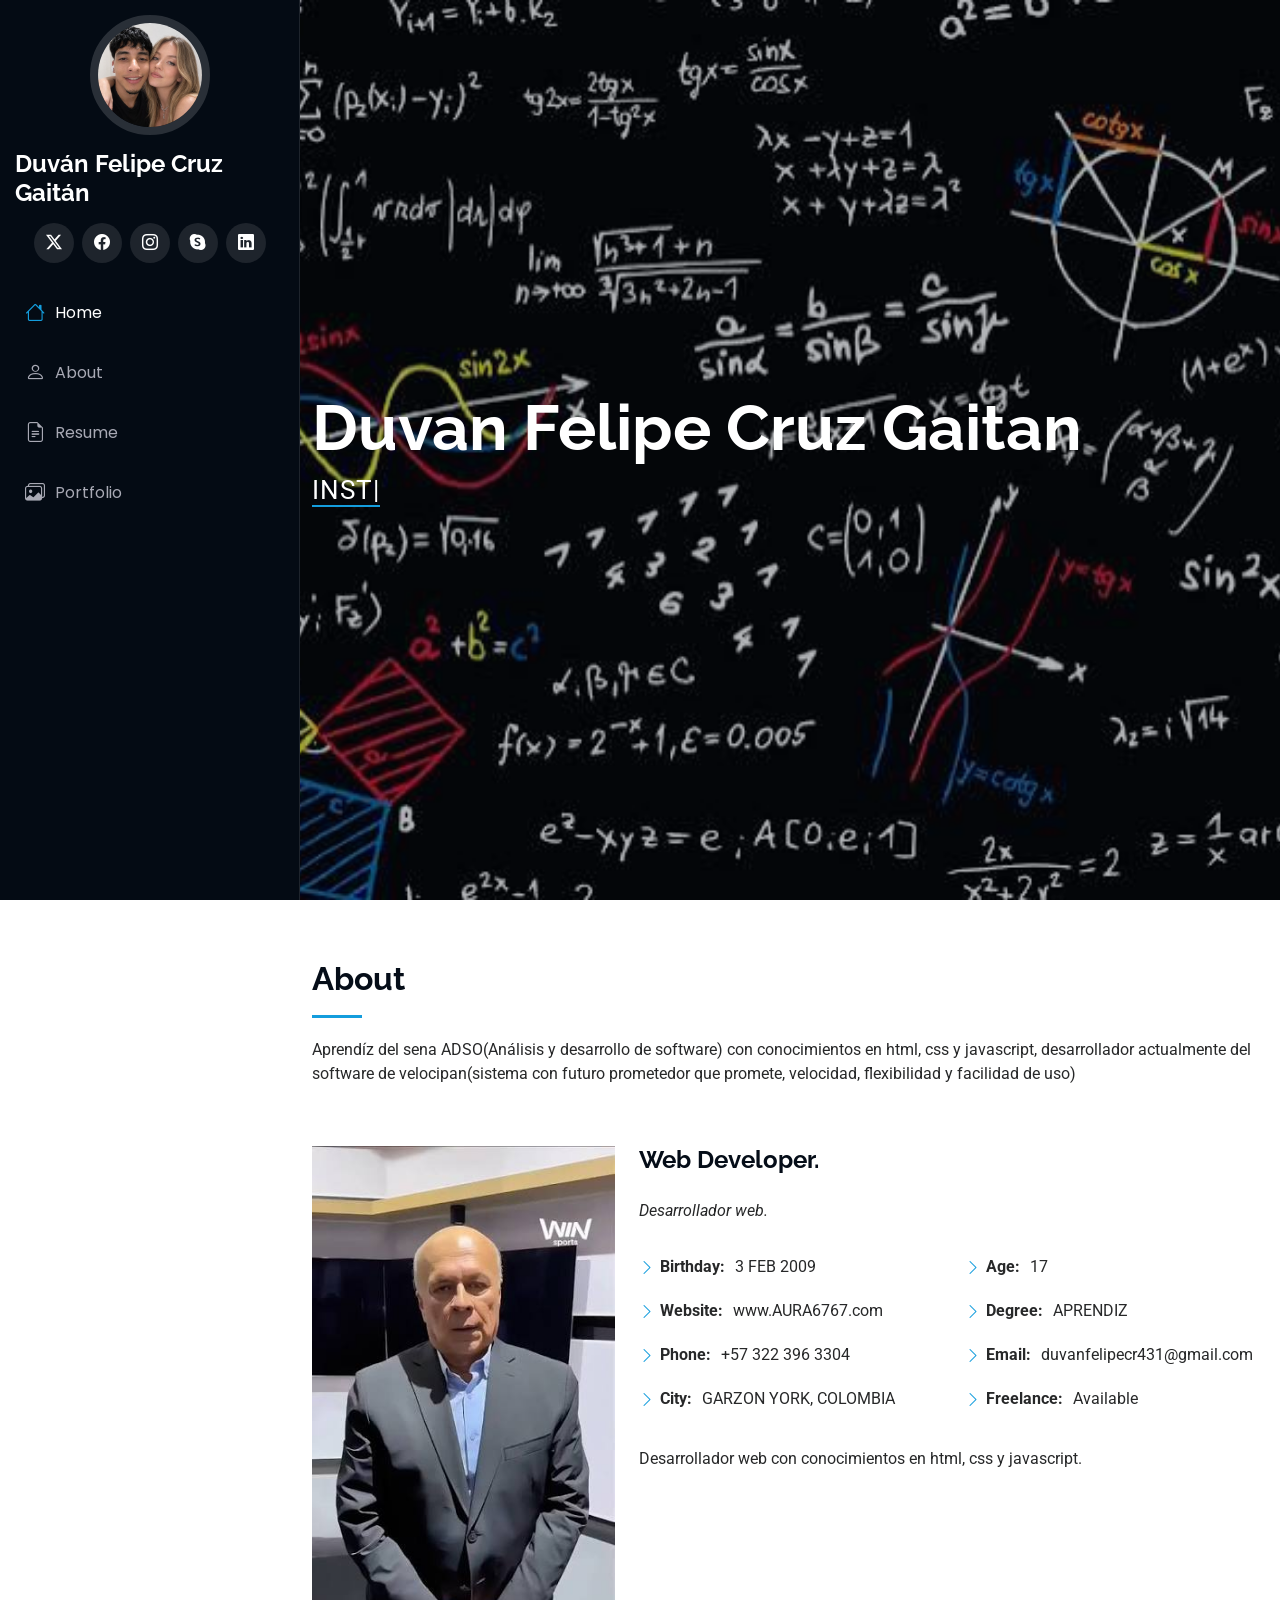
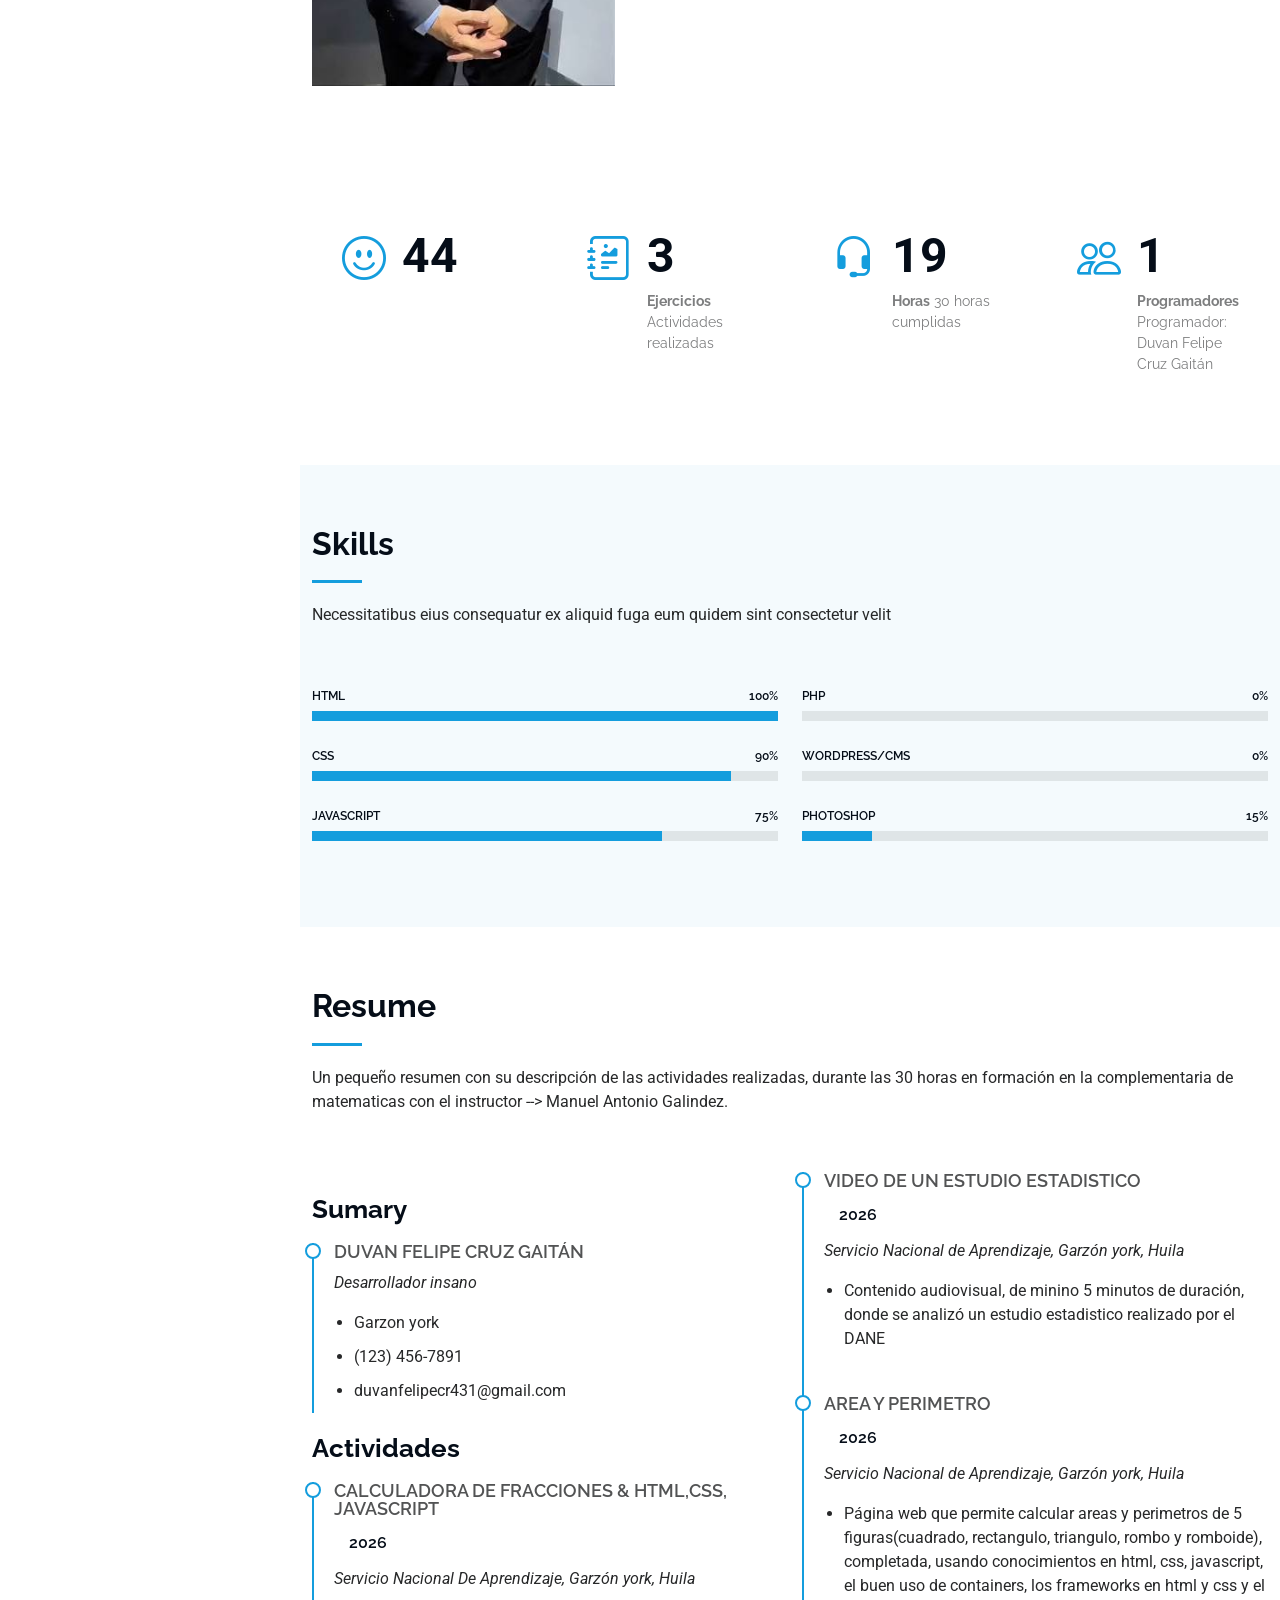
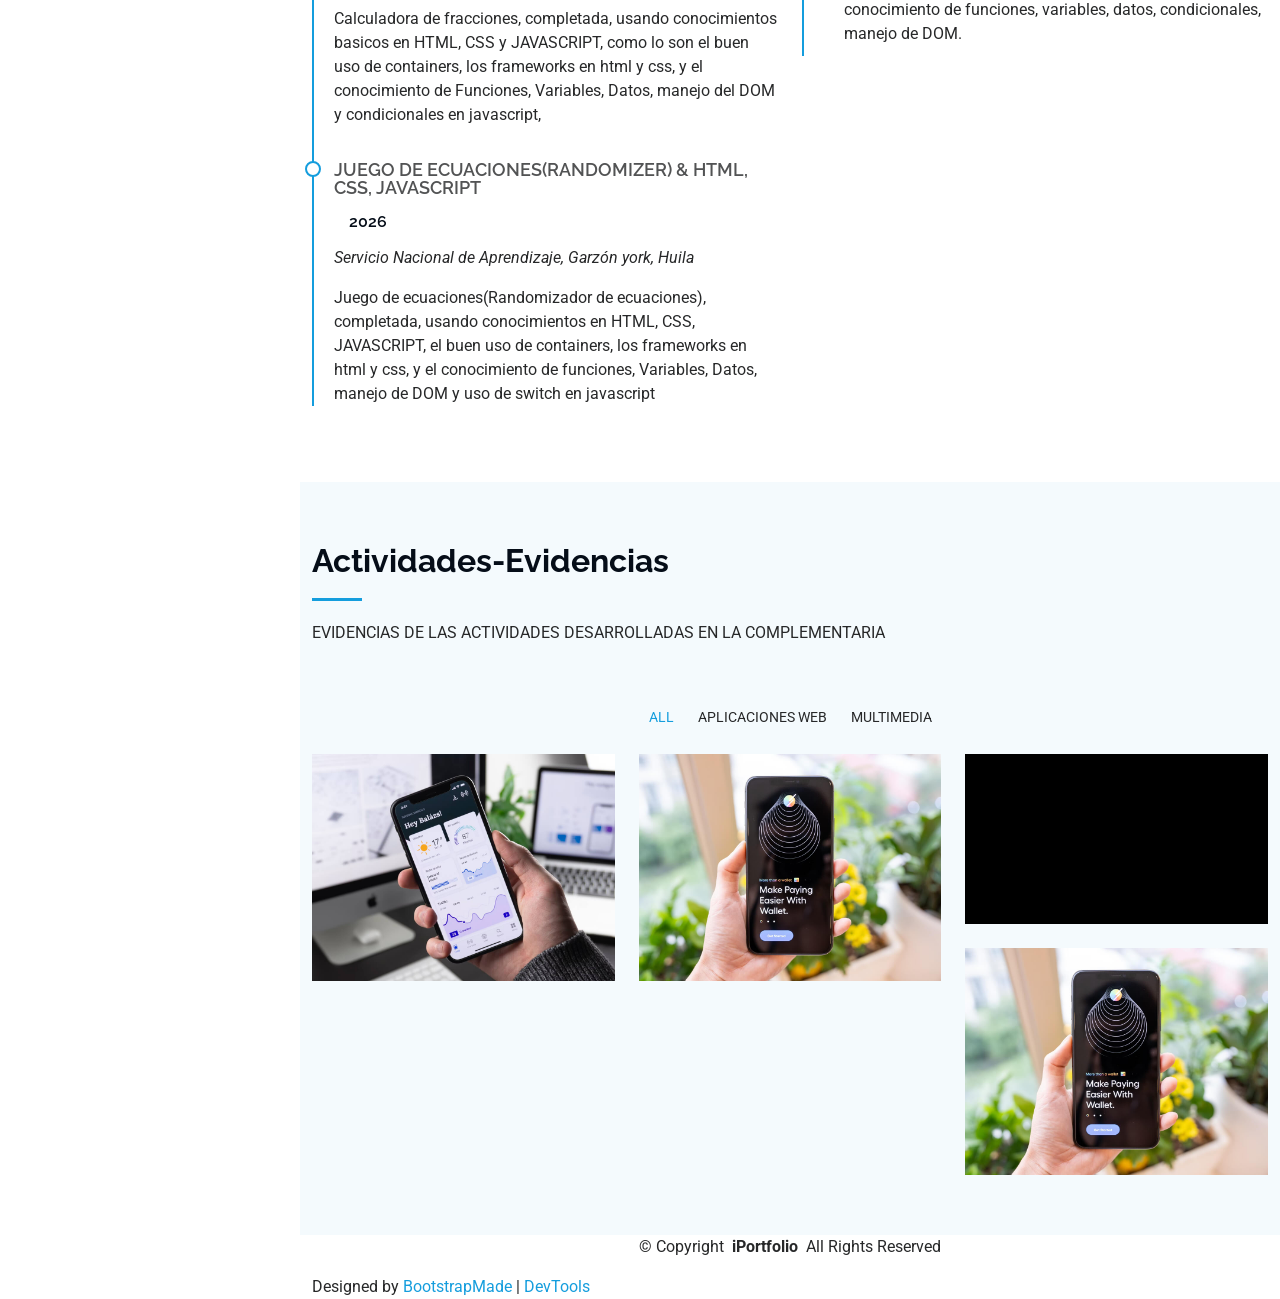
==== commit cc3113de: "tercer commit" ====
--- a/index.html
+++ b/index.html
@@ -42,7 +42,7 @@
     <i class="header-toggle d-xl-none bi bi-list"></i>
 
     <div class="profile-img">
-      <img src="" alt="" class="img-fluid rounded-circle">
+      <img src="me.jpg" alt="" class="img-fluid rounded-circle">
     </div>
 
     <a href="index.html" class="logo d-flex align-items-center justify-content-center">
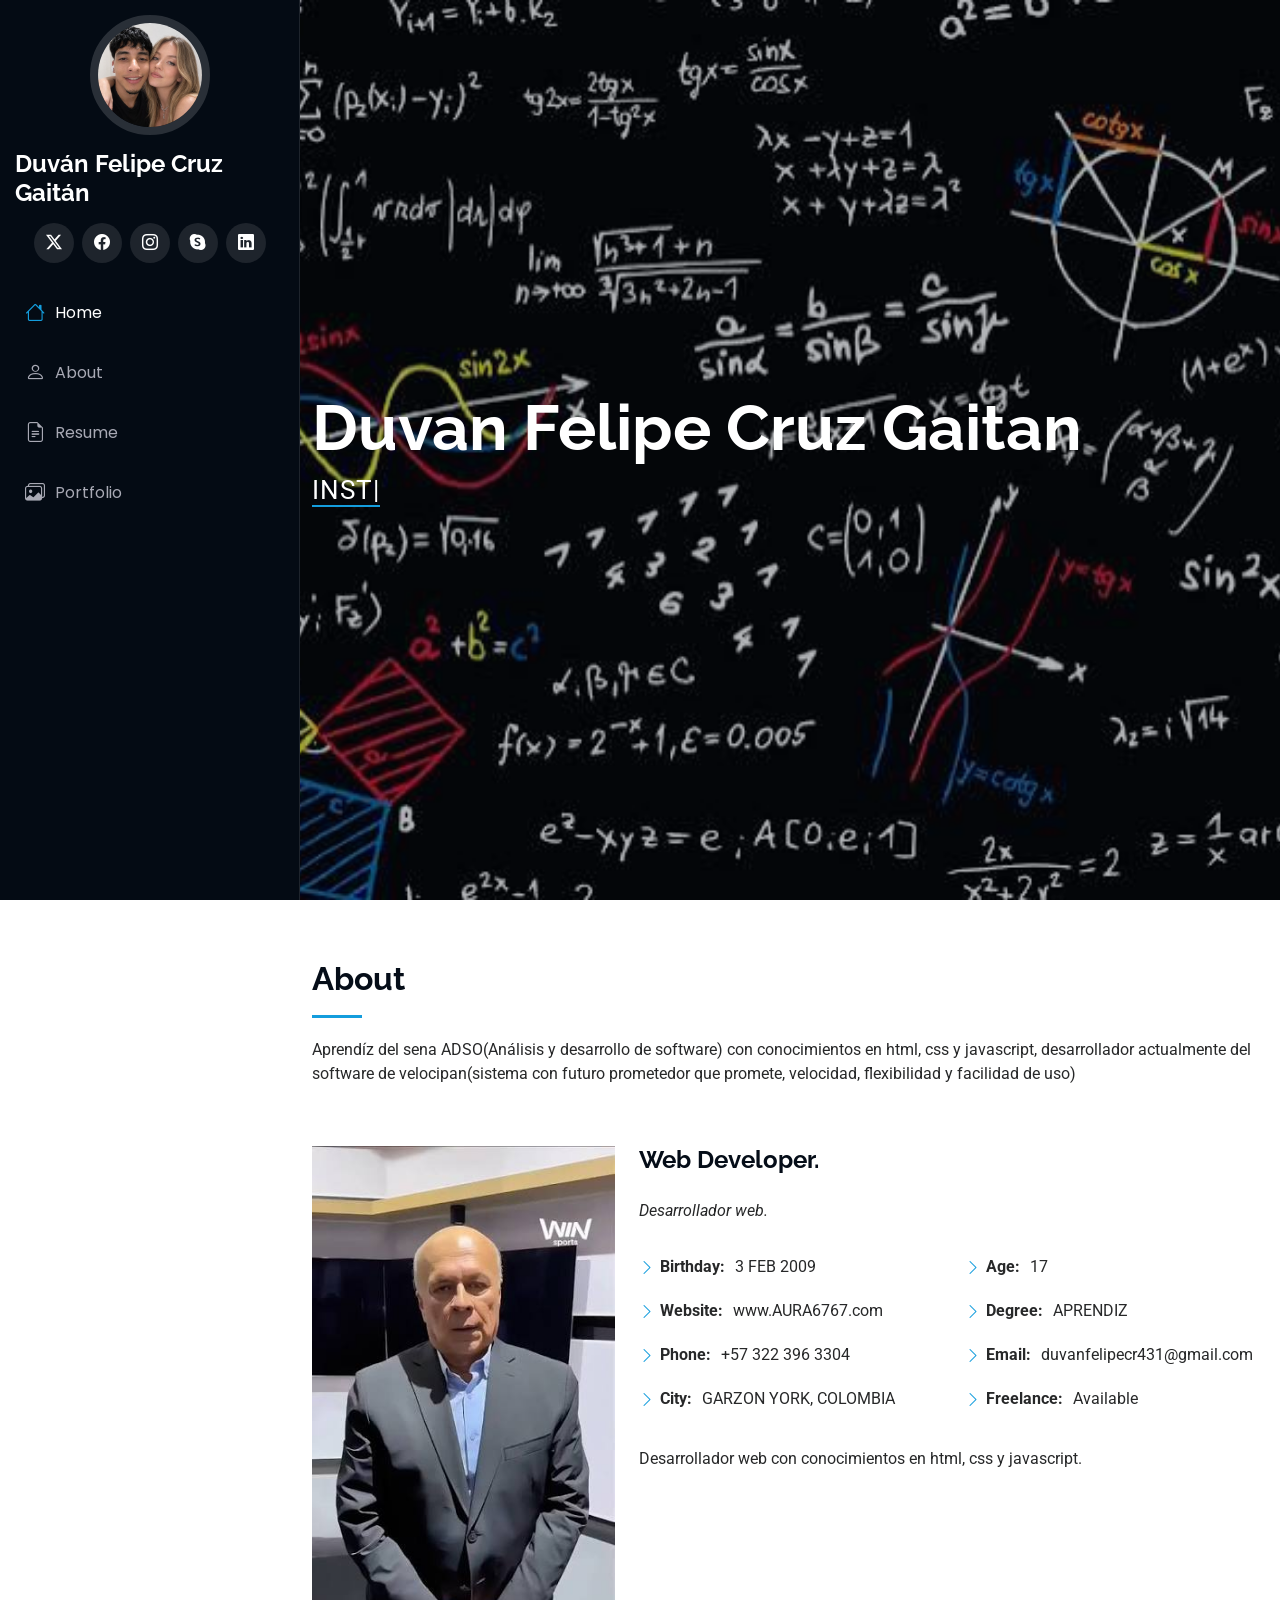
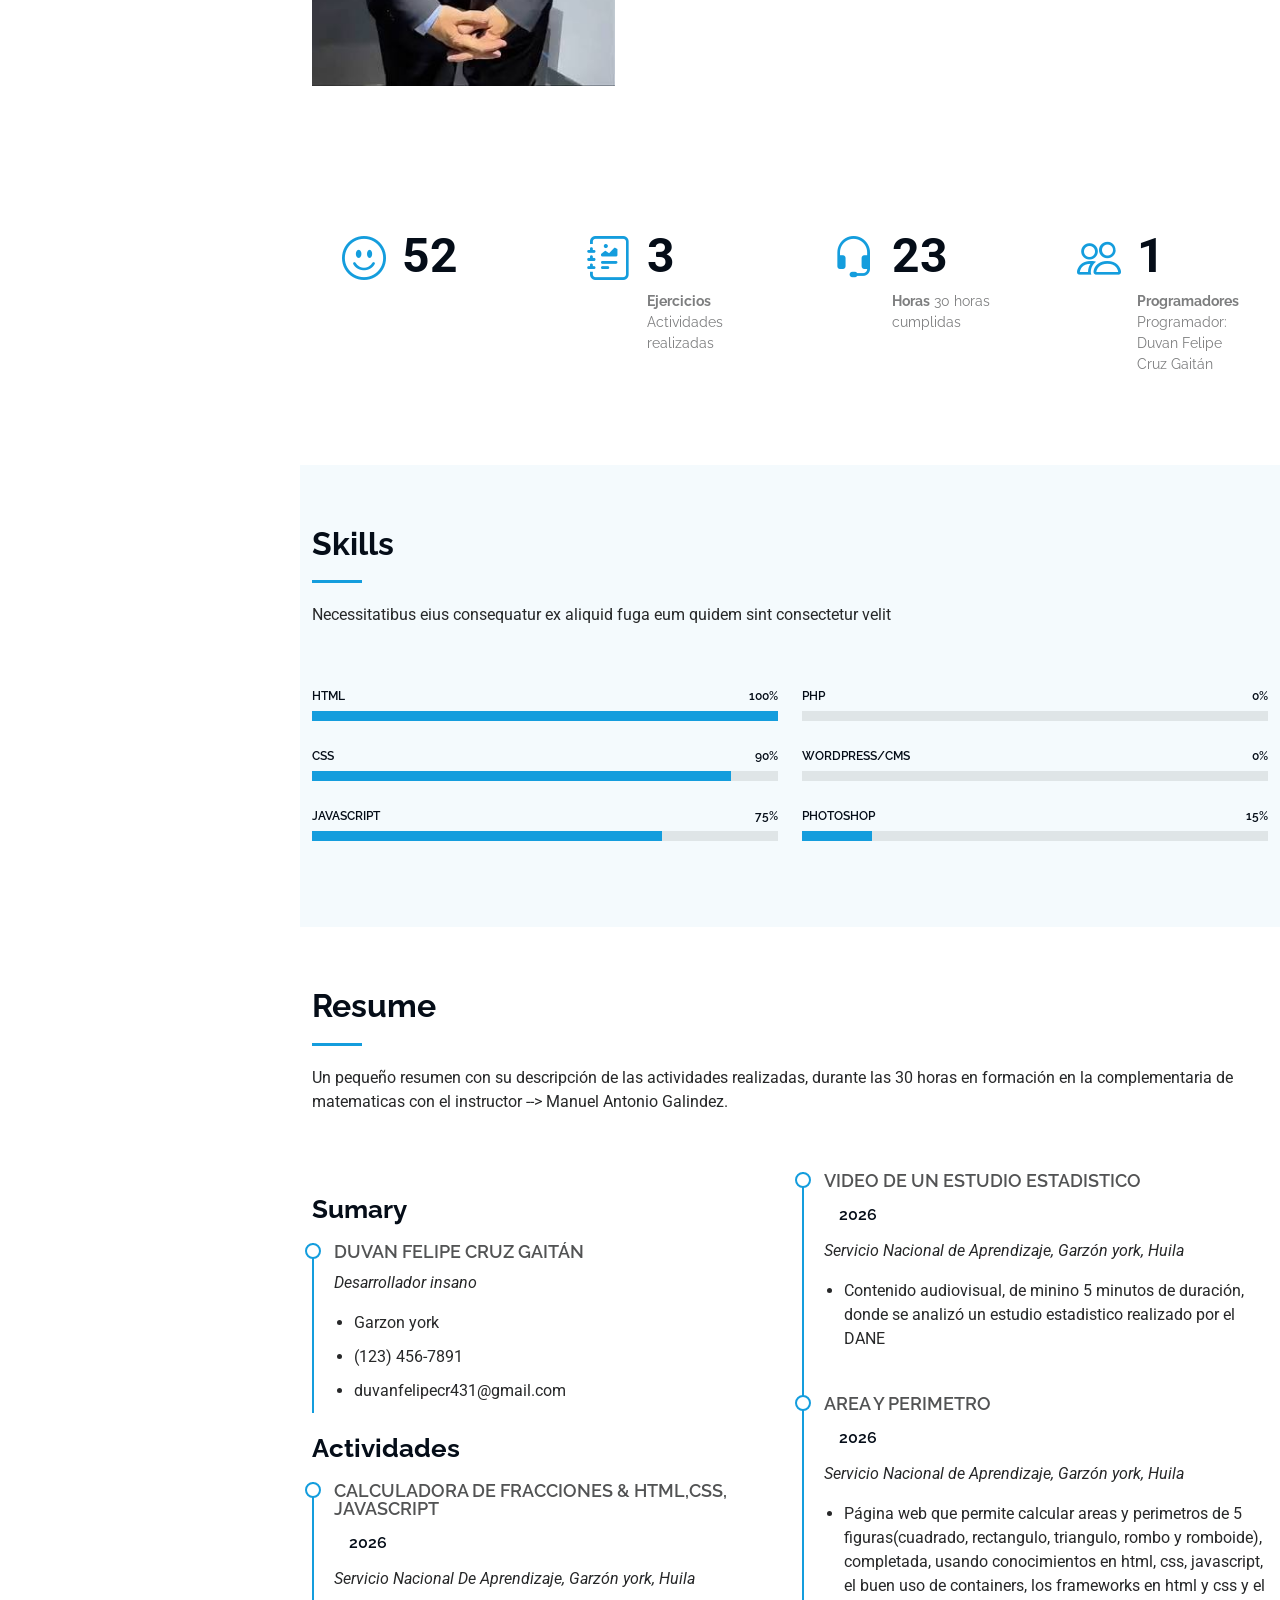
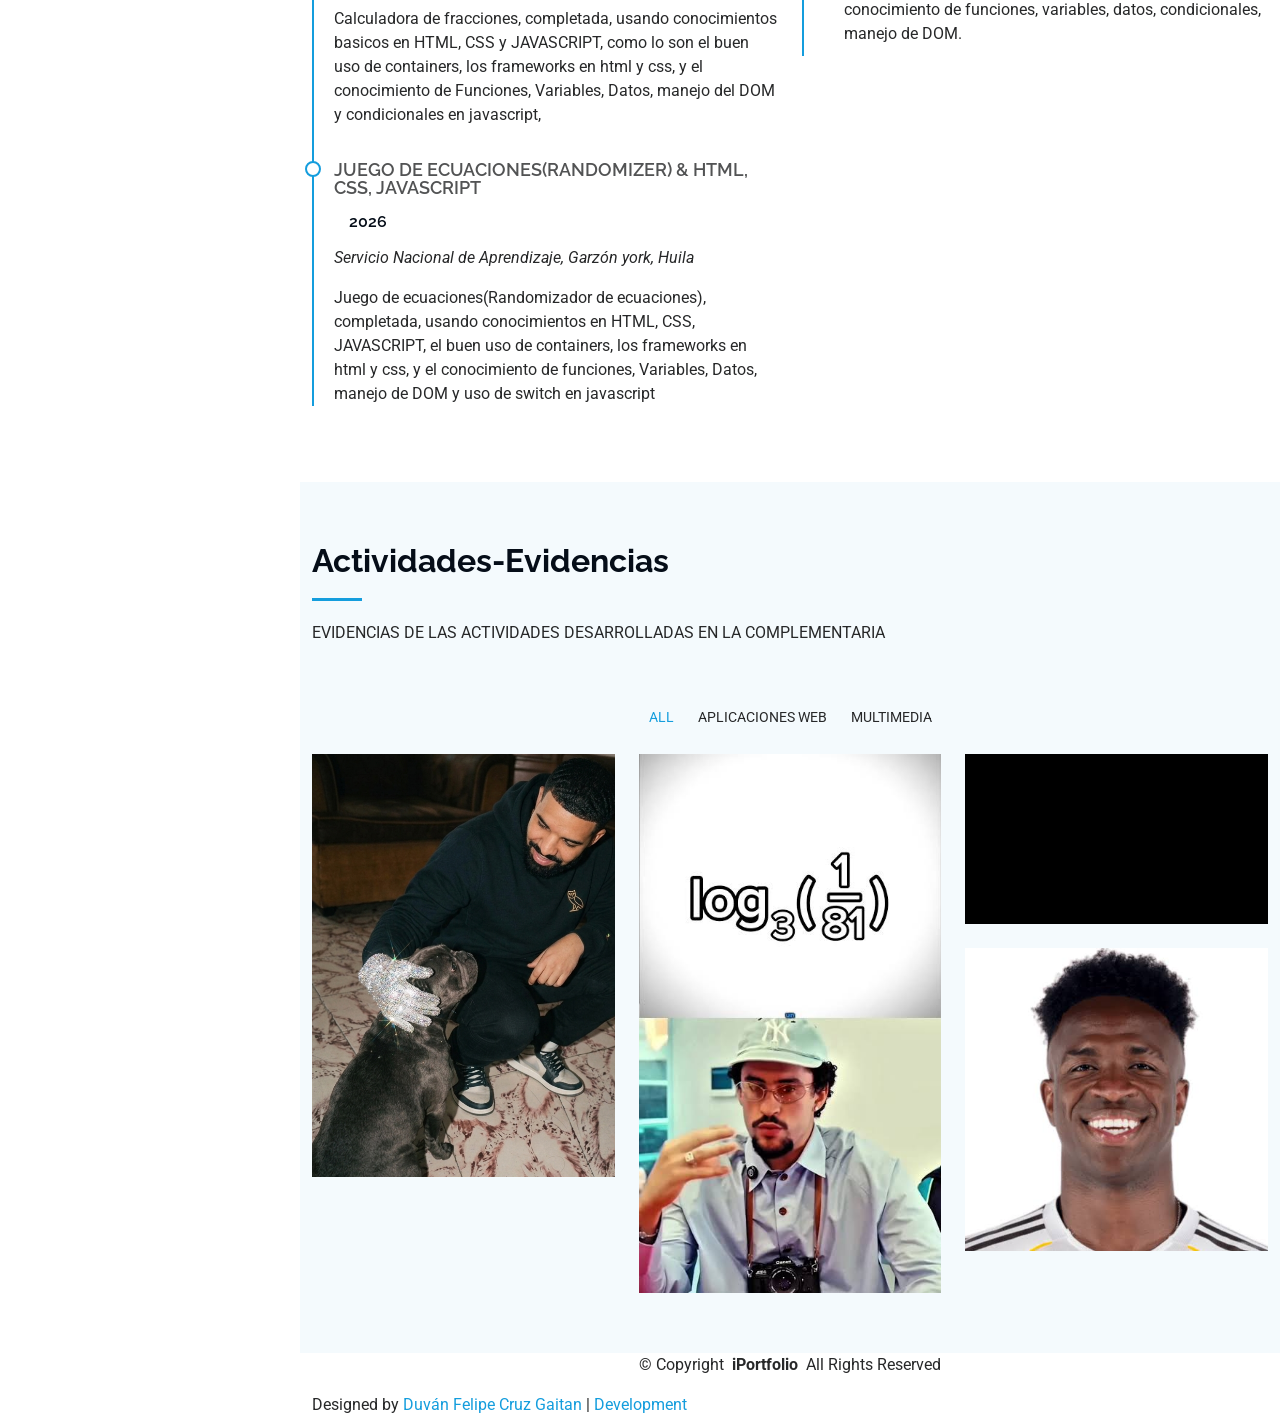
==== commit 675ed4fb: "cuarto commit" ====
--- a/index.html
+++ b/index.html
@@ -340,7 +340,7 @@
             <!-- 1. Proyecto: Ecuaciones -->
             <div class="col-lg-4 col-md-6 portfolio-item isotope-item filter-app">
               <div class="portfolio-content h-100">
-                <img src="assets/img/portfolio/app-1.jpg" class="img-fluid" alt="Juego de Ecuaciones">
+                <img src="drake.png" class="img-fluid" alt="Juego de Ecuaciones">
                 <div class="portfolio-info">
                   <h4>Juego de Ecuaciones</h4>
                   <p>HTML, CSS, JS</p>
@@ -352,7 +352,7 @@
             <!-- 2. Proyecto: Calculadora de Fracciones -->
             <div class="col-lg-4 col-md-6 portfolio-item isotope-item filter-app">
               <div class="portfolio-content h-100">
-                <img src="assets/img/portfolio/app-2.jpg" class="img-fluid" alt="Calculadora de Fracciones">
+                <img src="bad bunny matematico.jpg" class="img-fluid" alt="Calculadora de Fracciones">
                 <div class="portfolio-info">
                   <h4>Calculadora de Fracciones</h4>
                   <p>HTML, CSS, JS</p>
@@ -376,7 +376,7 @@
             </div><!-- End Portfolio Item -->
             <div class="col-lg-4 col-md-6 portfolio-item isotope-item filter-app">
               <div class="portfolio-content h-100">
-                <img src="assets/img/portfolio/app-2.jpg" class="img-fluid" alt="Calculadora de Fracciones">
+                <img src="vinicius.jpg" class="img-fluid" alt="Calculadora de Fracciones">
                 <div class="portfolio-info">
                   <h4>Calculadora de Fracciones</h4>
                   <p>HTML, CSS, JS</p>
@@ -401,7 +401,7 @@
         <!-- You can delete the links only if you've purchased the pro version. -->
         <!-- Licensing information: https://bootstrapmade.com/license/ -->
         <!-- Purchase the pro version with working PHP/AJAX contact form: [buy-url] -->
-        Designed by <a href="https://bootstrapmade.com/">BootstrapMade</a> | <a href="https://bootstrapmade.com/tools/">DevTools</a>
+        Designed by <a href="https://bootstrapmade.com/">Duván Felipe Cruz Gaitan</a> | <a href="https://bootstrapmade.com/tools/">Development</a>
       </div>
     </div>
 
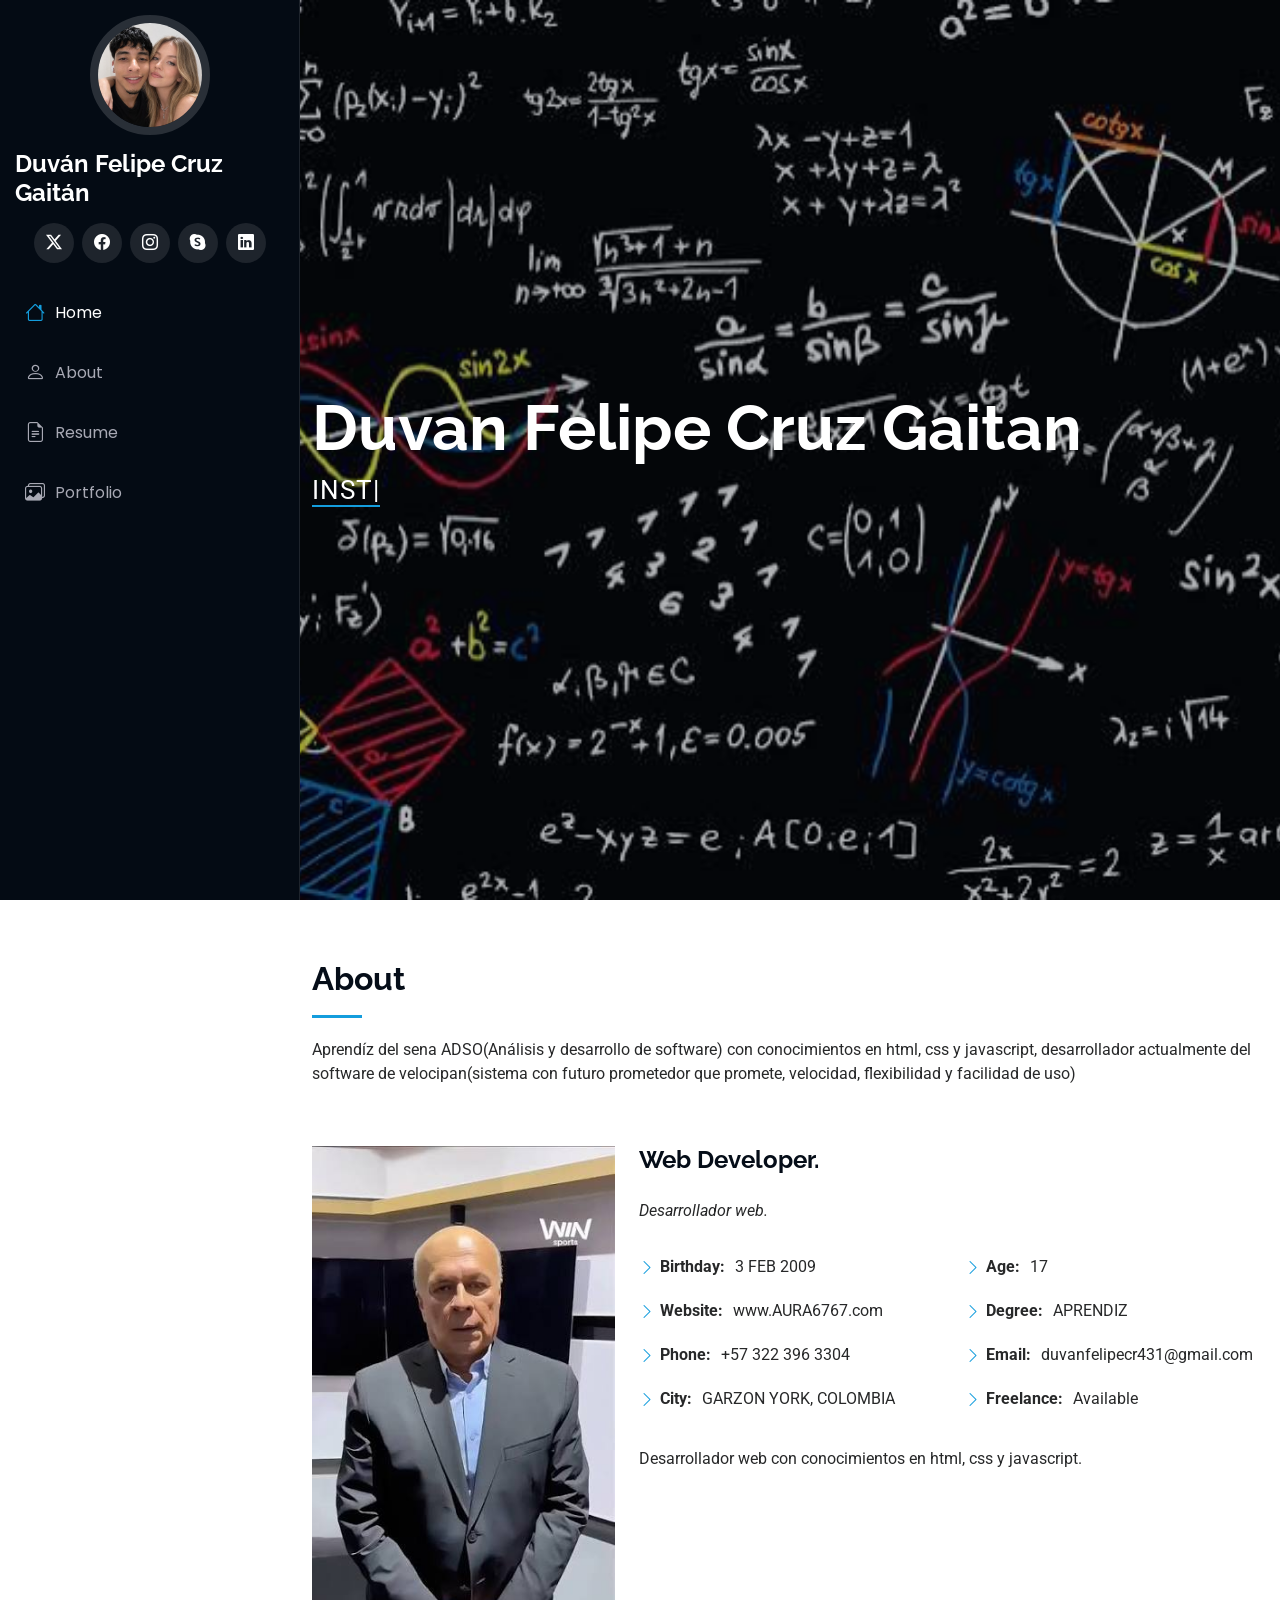
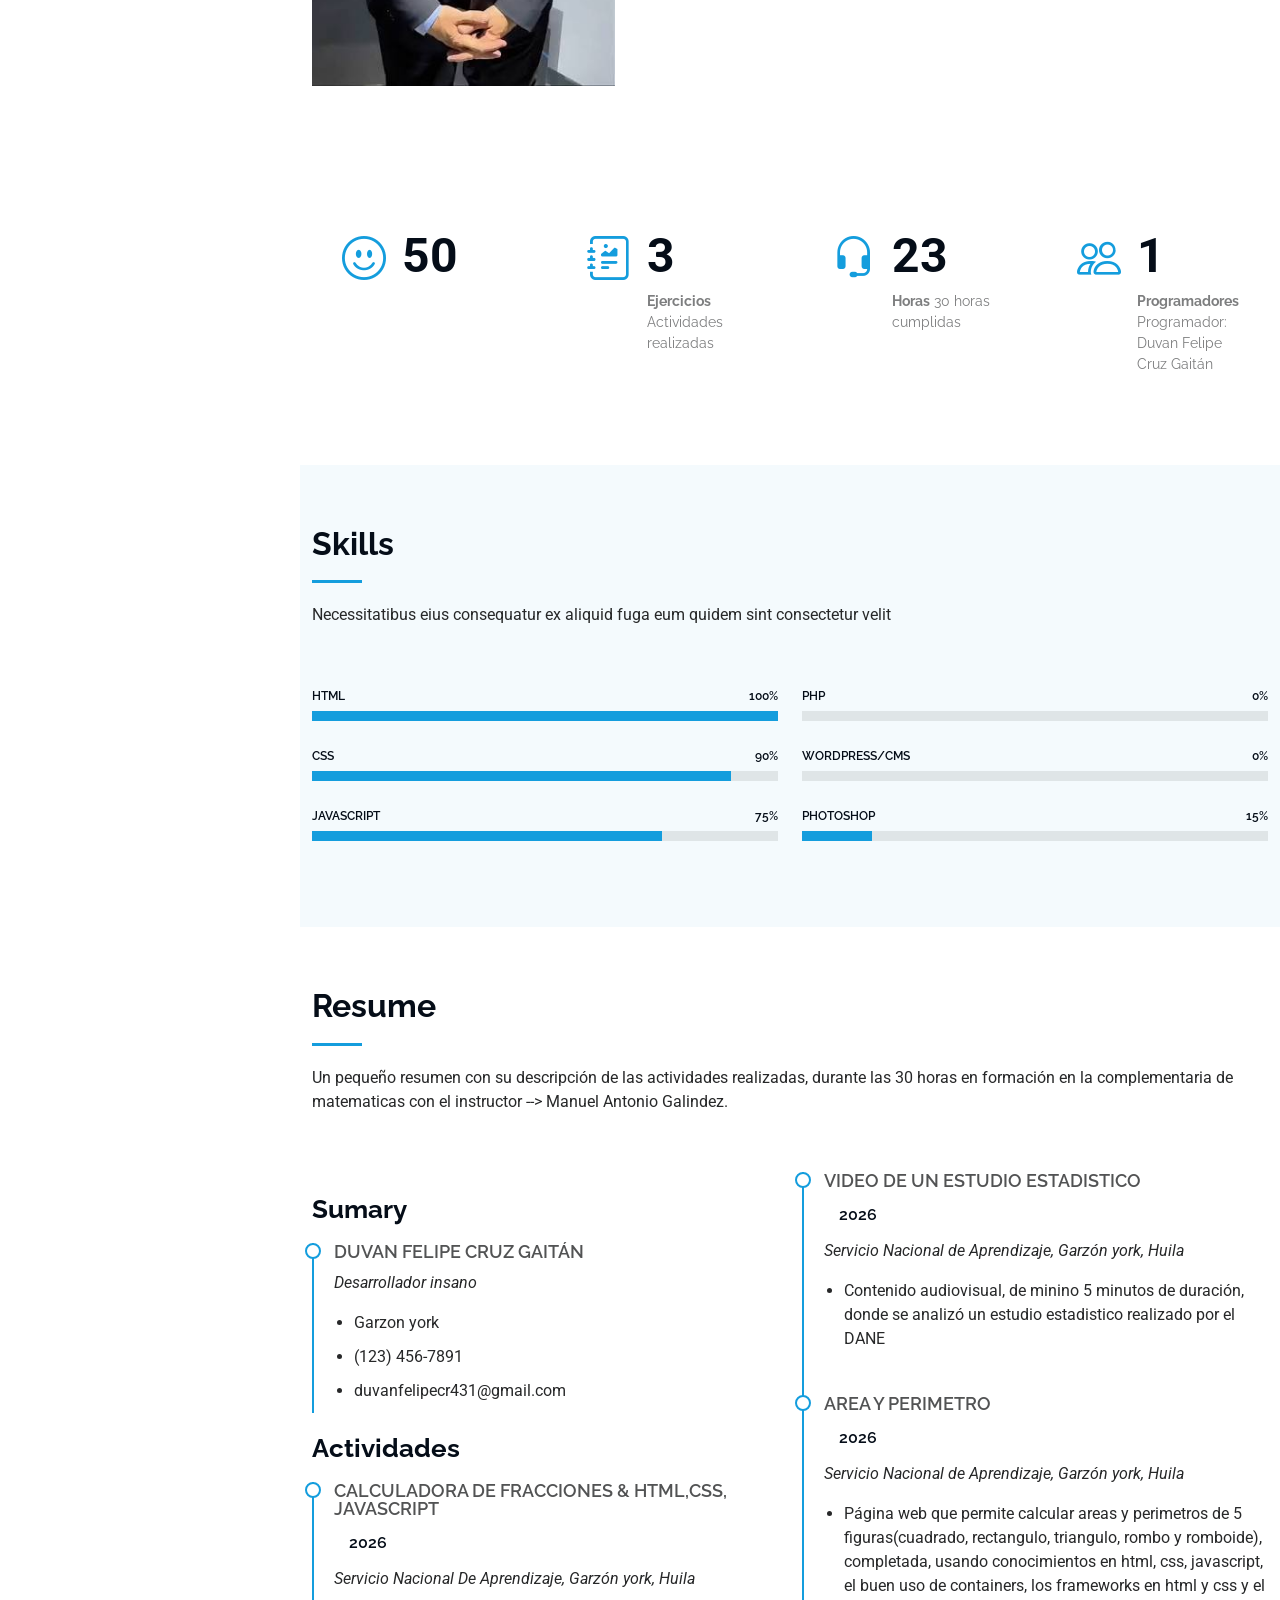
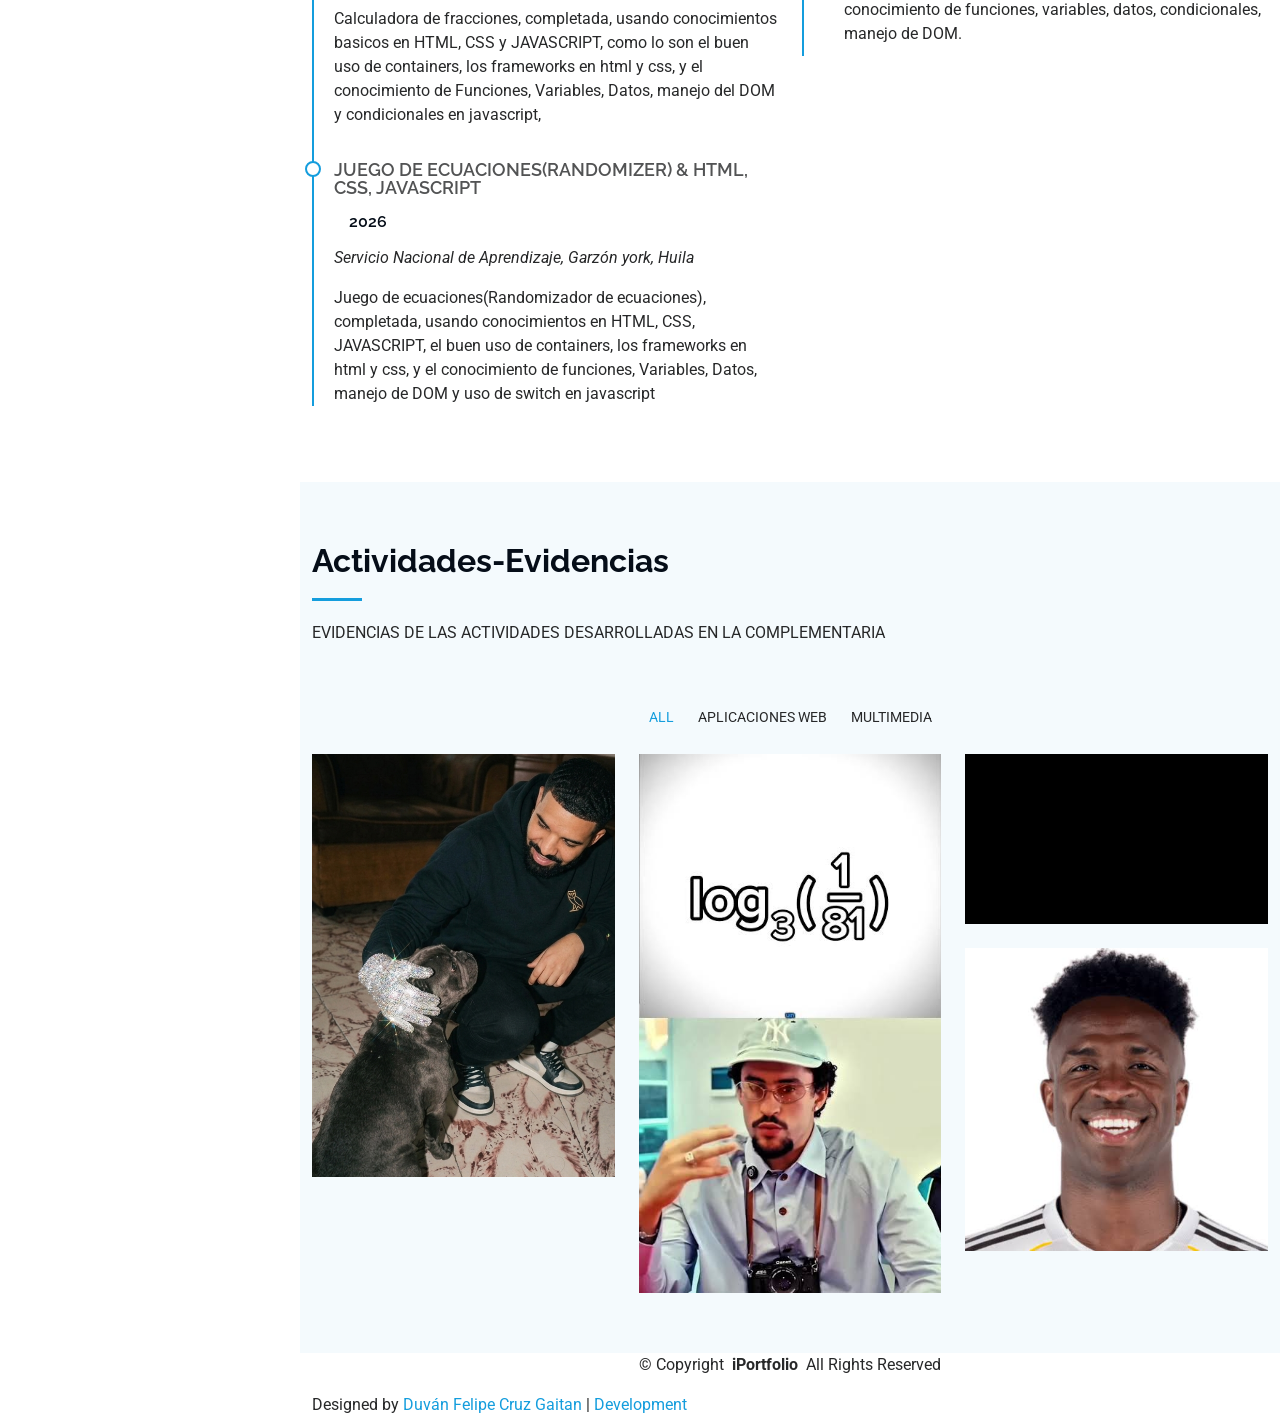
==== commit ac14a283: "sexto commit" ====
--- a/index.html
+++ b/index.html
@@ -366,7 +366,7 @@
               <div class="portfolio-content h-100" style="background-color: #000; display:flex; align-items:center;">
                 <!-- Usamos las clases 'ratio' de Bootstrap para un video responsive -->
                 <div class="ratio ratio-16x9 w-100">
-                  <iframe src="" title="Video de un estudio estadistico DANE" allowfullscreen></iframe>
+                  <iframe src="https://www.youtube.com/embed/0VlMUCZ3mJo" title="Video de un estudio estadistico DANE" allowfullscreen></iframe>
                 </div>
                 <div class="portfolio-info">
                   <h4>Análisis Estadístico DANE</h4>
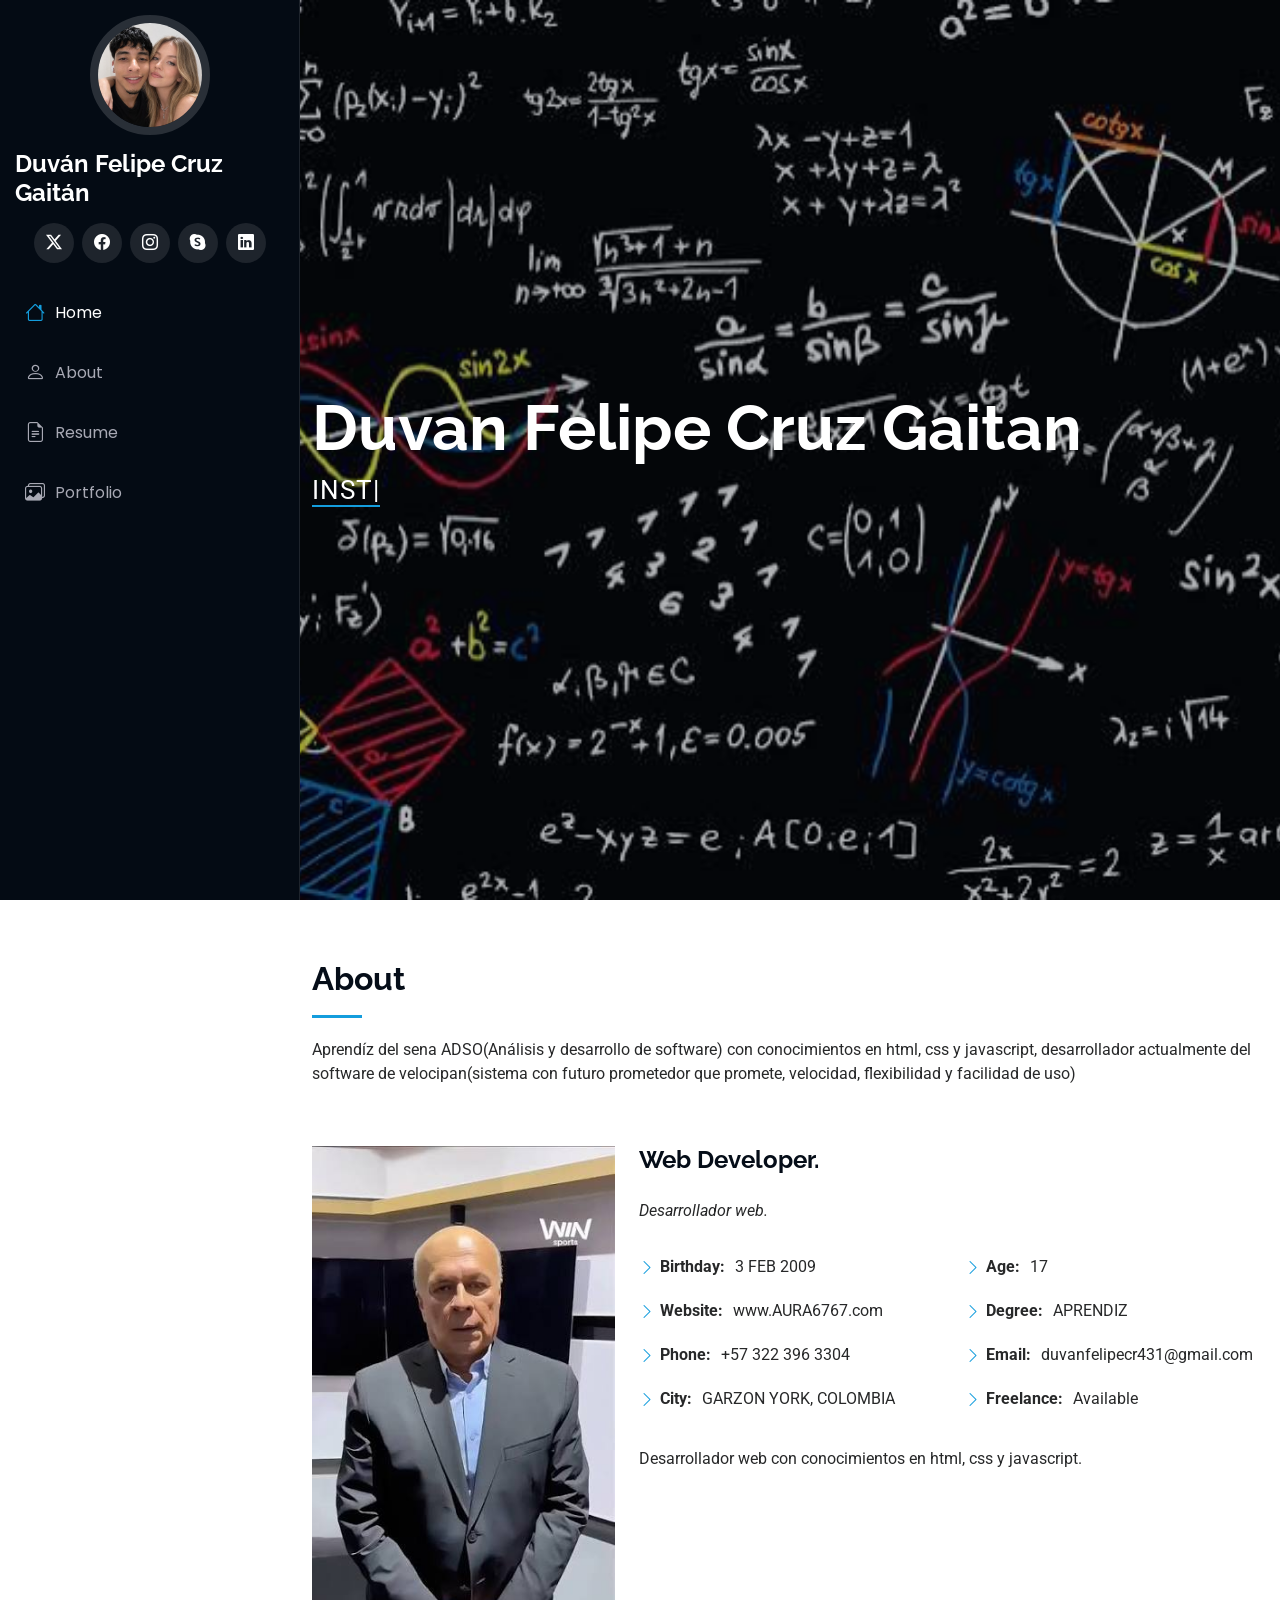
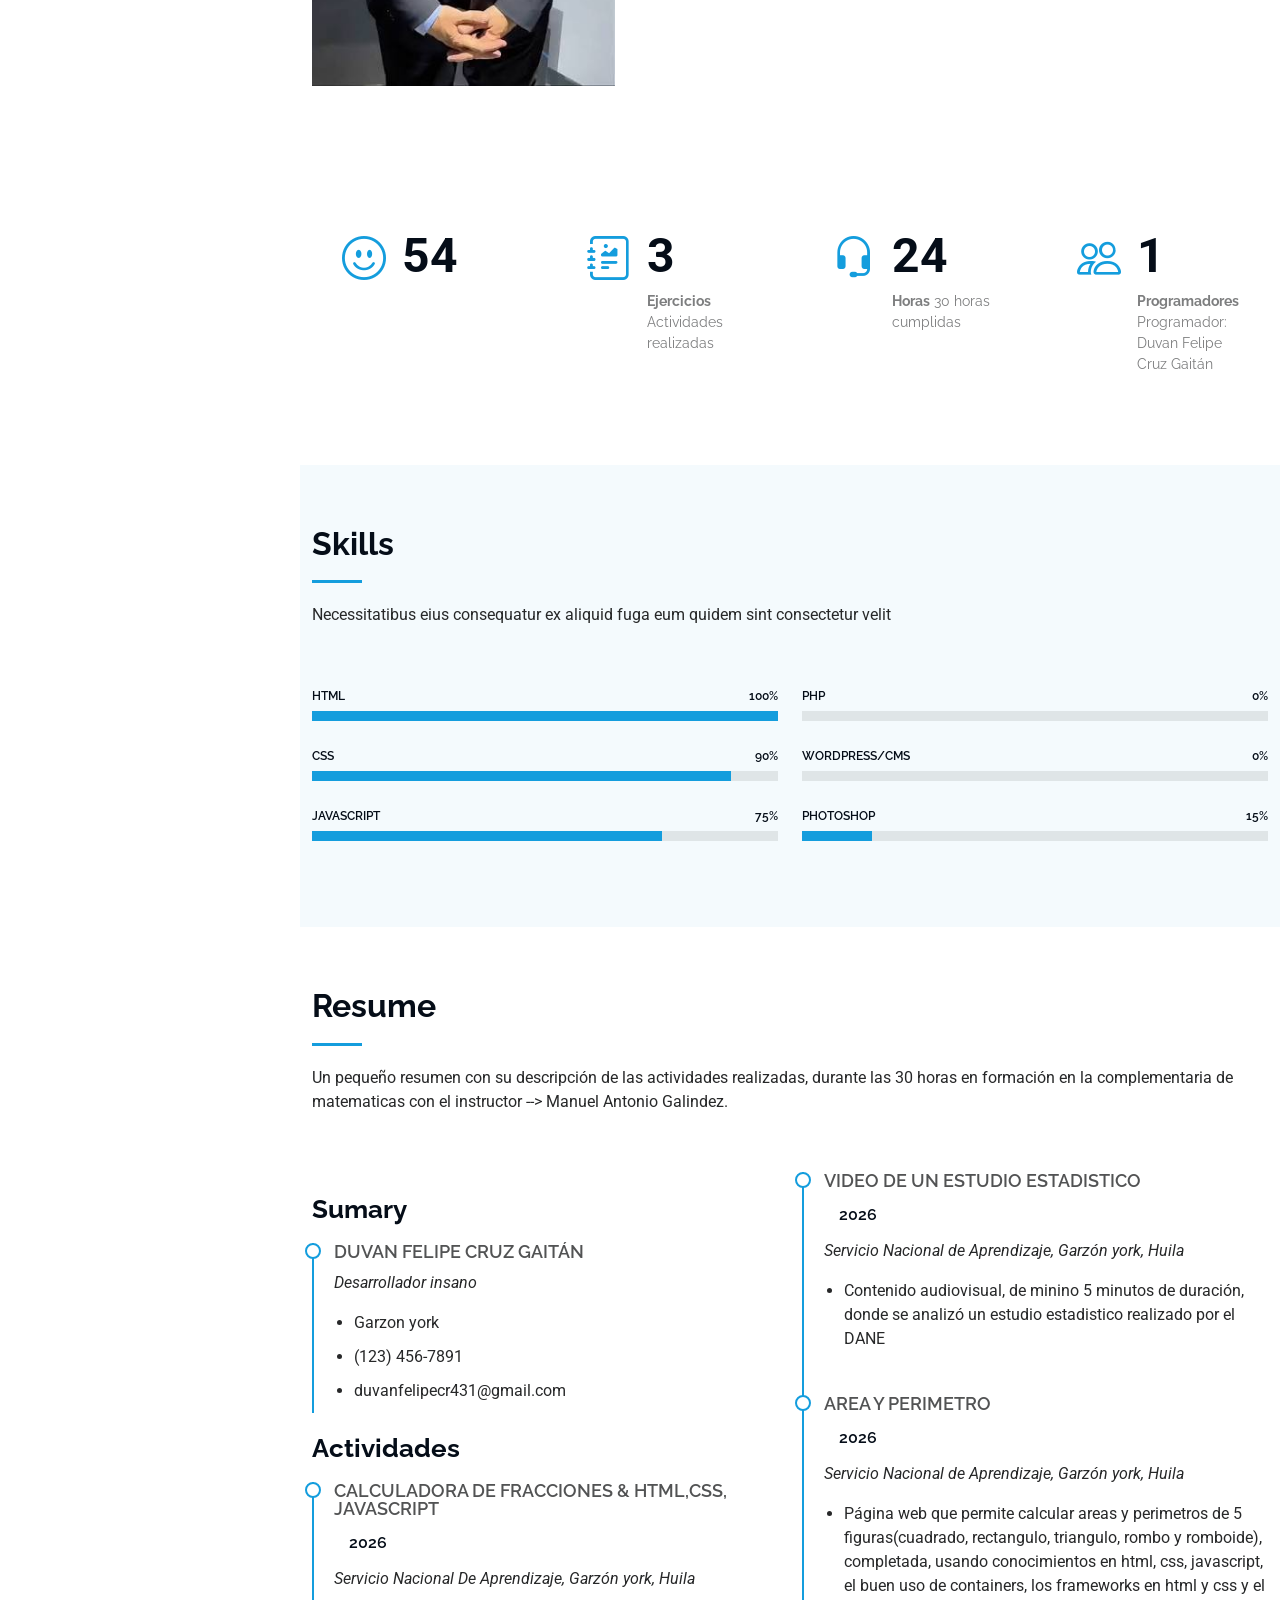
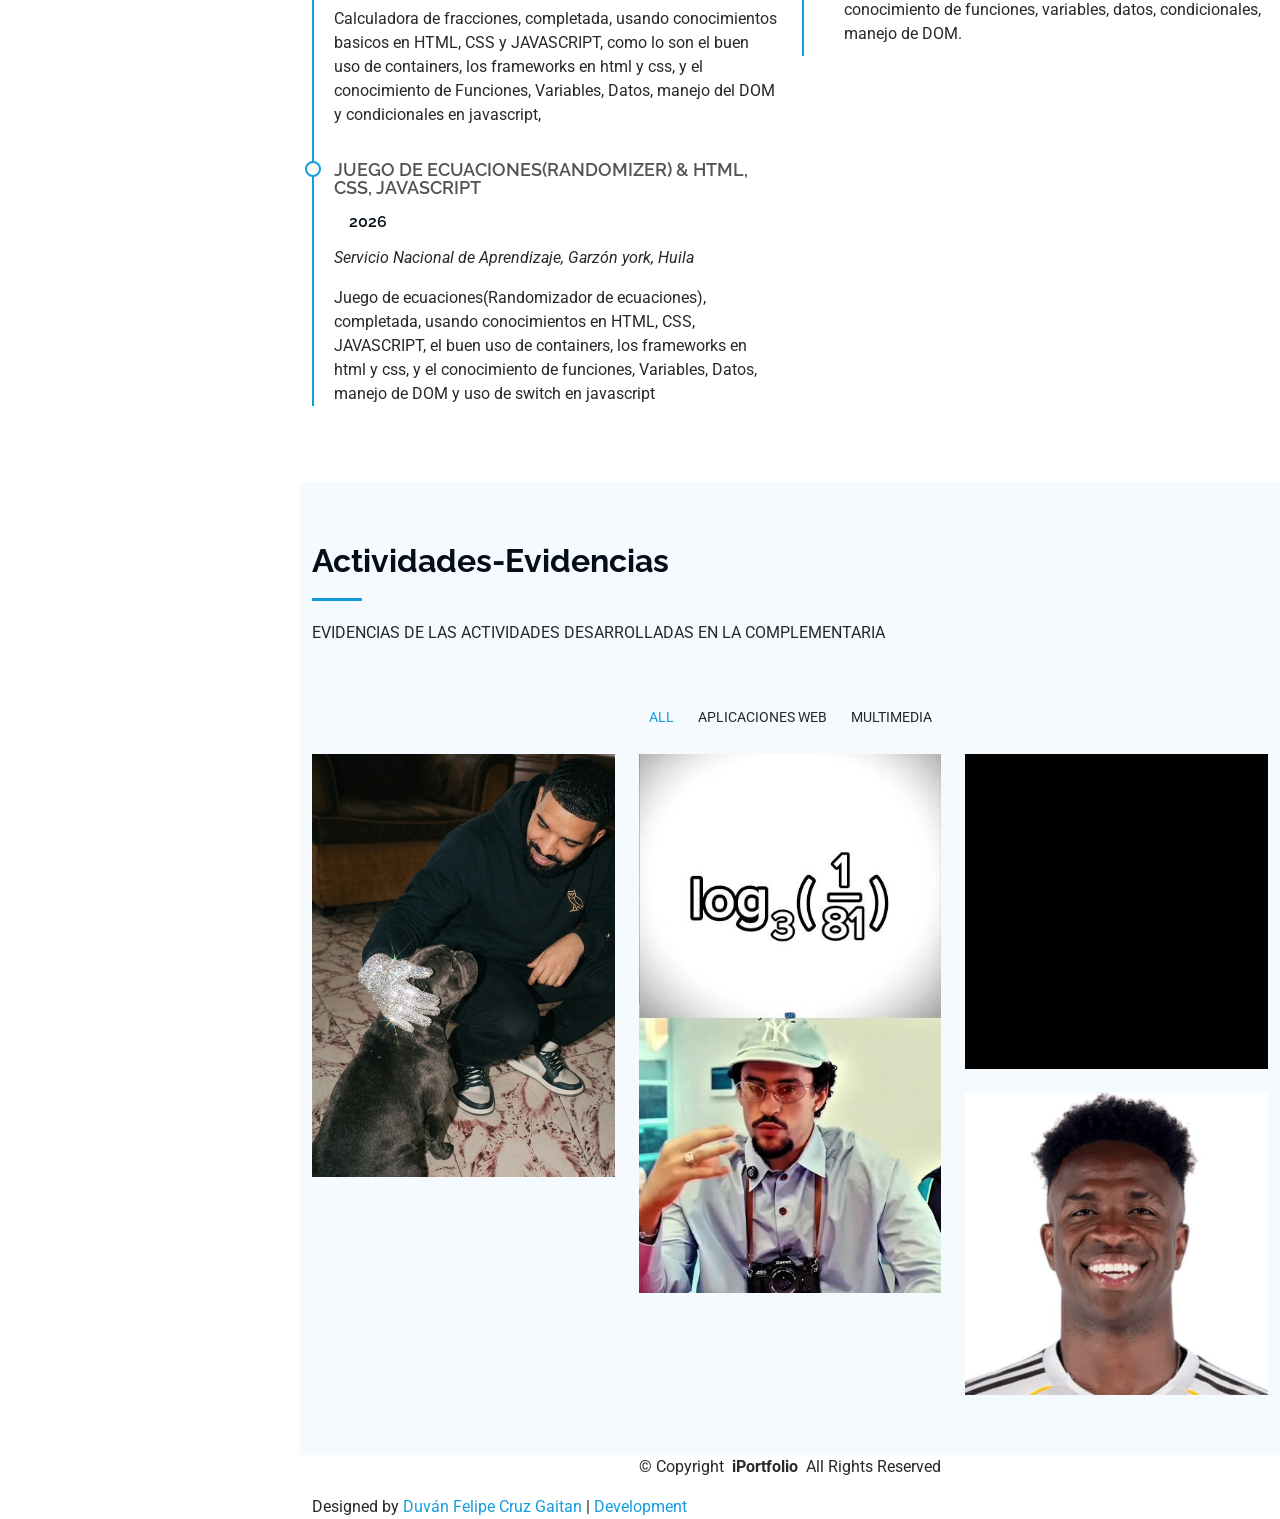
==== commit 7a1db700: "pagina sin archivos pesados" ====
--- a/index.html
+++ b/index.html
@@ -365,9 +365,9 @@
             <div class="col-lg-4 col-md-6 portfolio-item isotope-item filter-video">
               <div class="portfolio-content h-100" style="background-color: #000; display:flex; align-items:center;">
                 <!-- Usamos las clases 'ratio' de Bootstrap para un video responsive -->
-                <div class="ratio ratio-16x9 w-100">
-                  <iframe src="https://www.youtube.com/embed/0VlMUCZ3mJo" title="Video de un estudio estadistico DANE" allowfullscreen></iframe>
-                </div>
+    
+                  <iframe width="560" height="315" src="estudioestadisticoduvanfelipecruzgaitanY7xS3vcI.mp4" title="YouTube video player" frameborder="0" z-index="999" allow="accelerometer; autoplay; clipboard-write; encrypted-media; gyroscope; picture-in-picture; web-share" referrerpolicy="strict-origin-when-cross-origin" allowfullscreen></iframe>
+                
                 <div class="portfolio-info">
                   <h4>Análisis Estadístico DANE</h4>
                   <p>Video de Estudio</p>
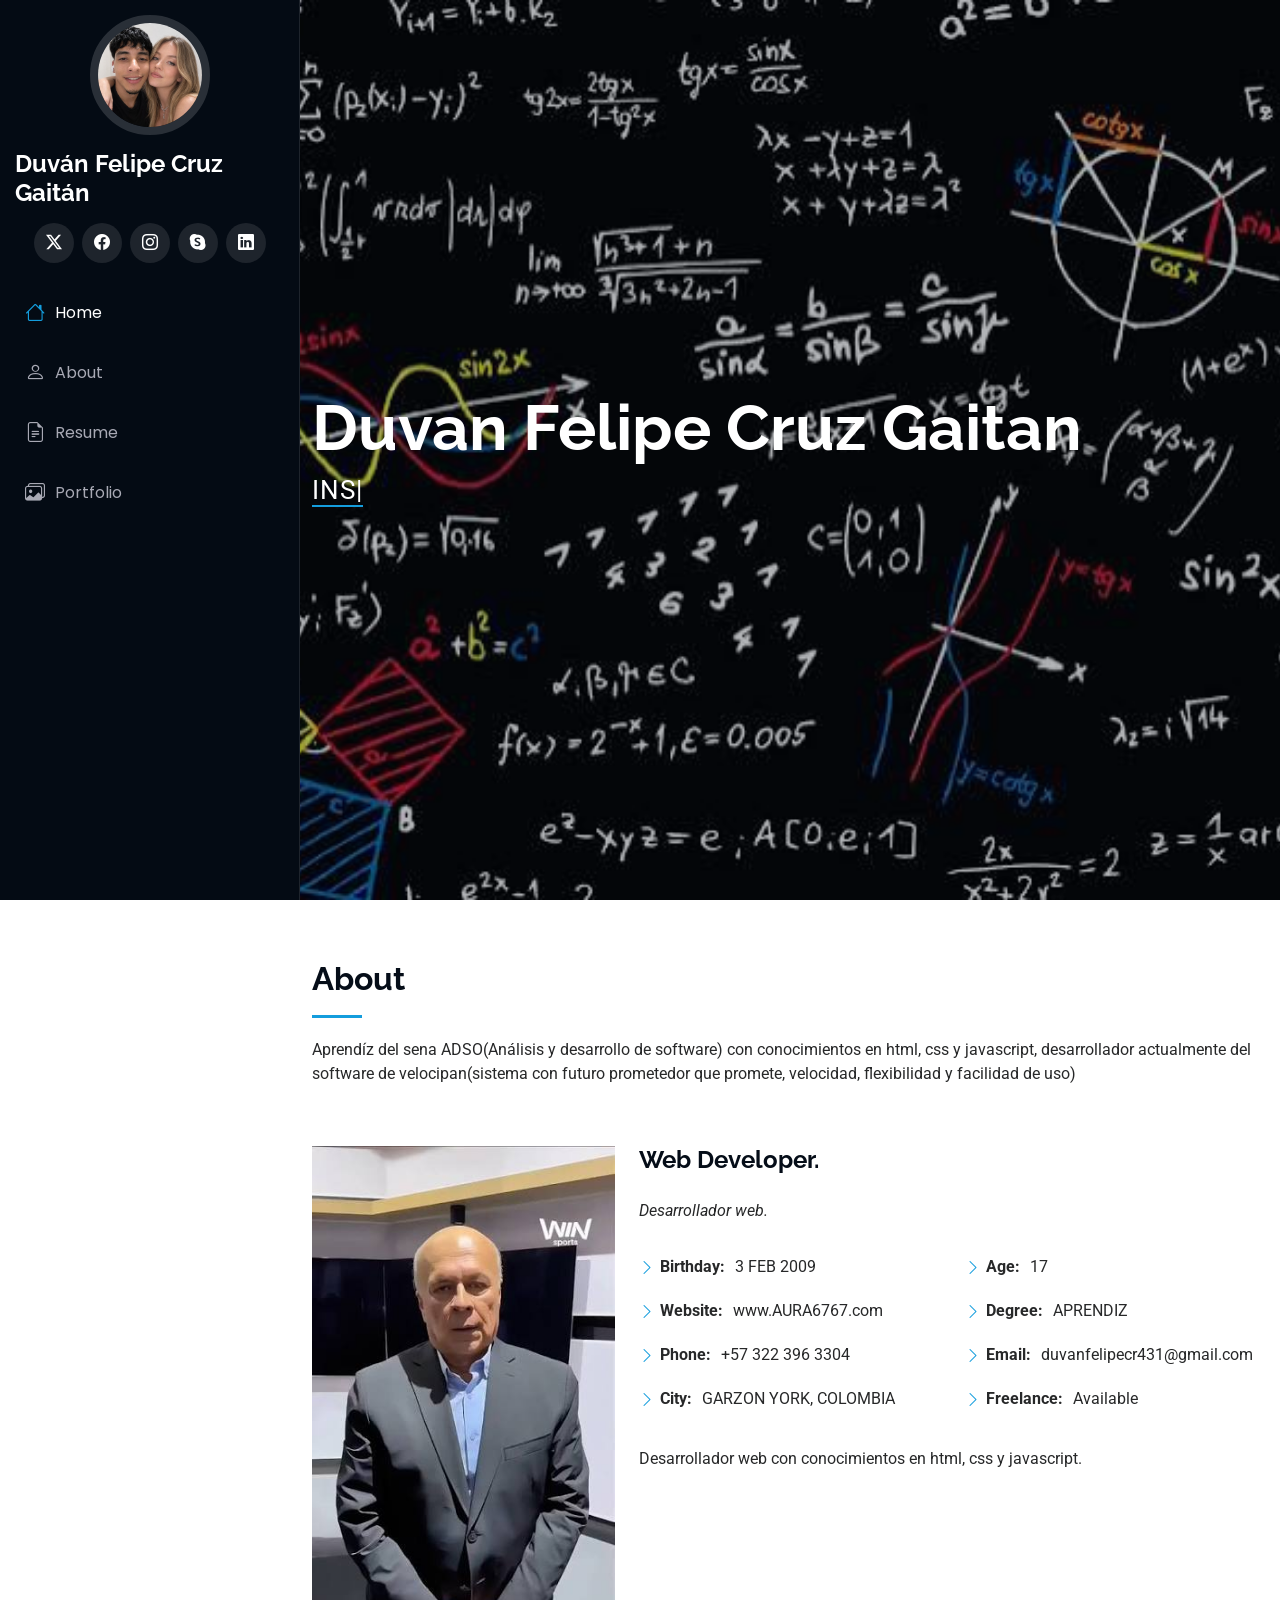
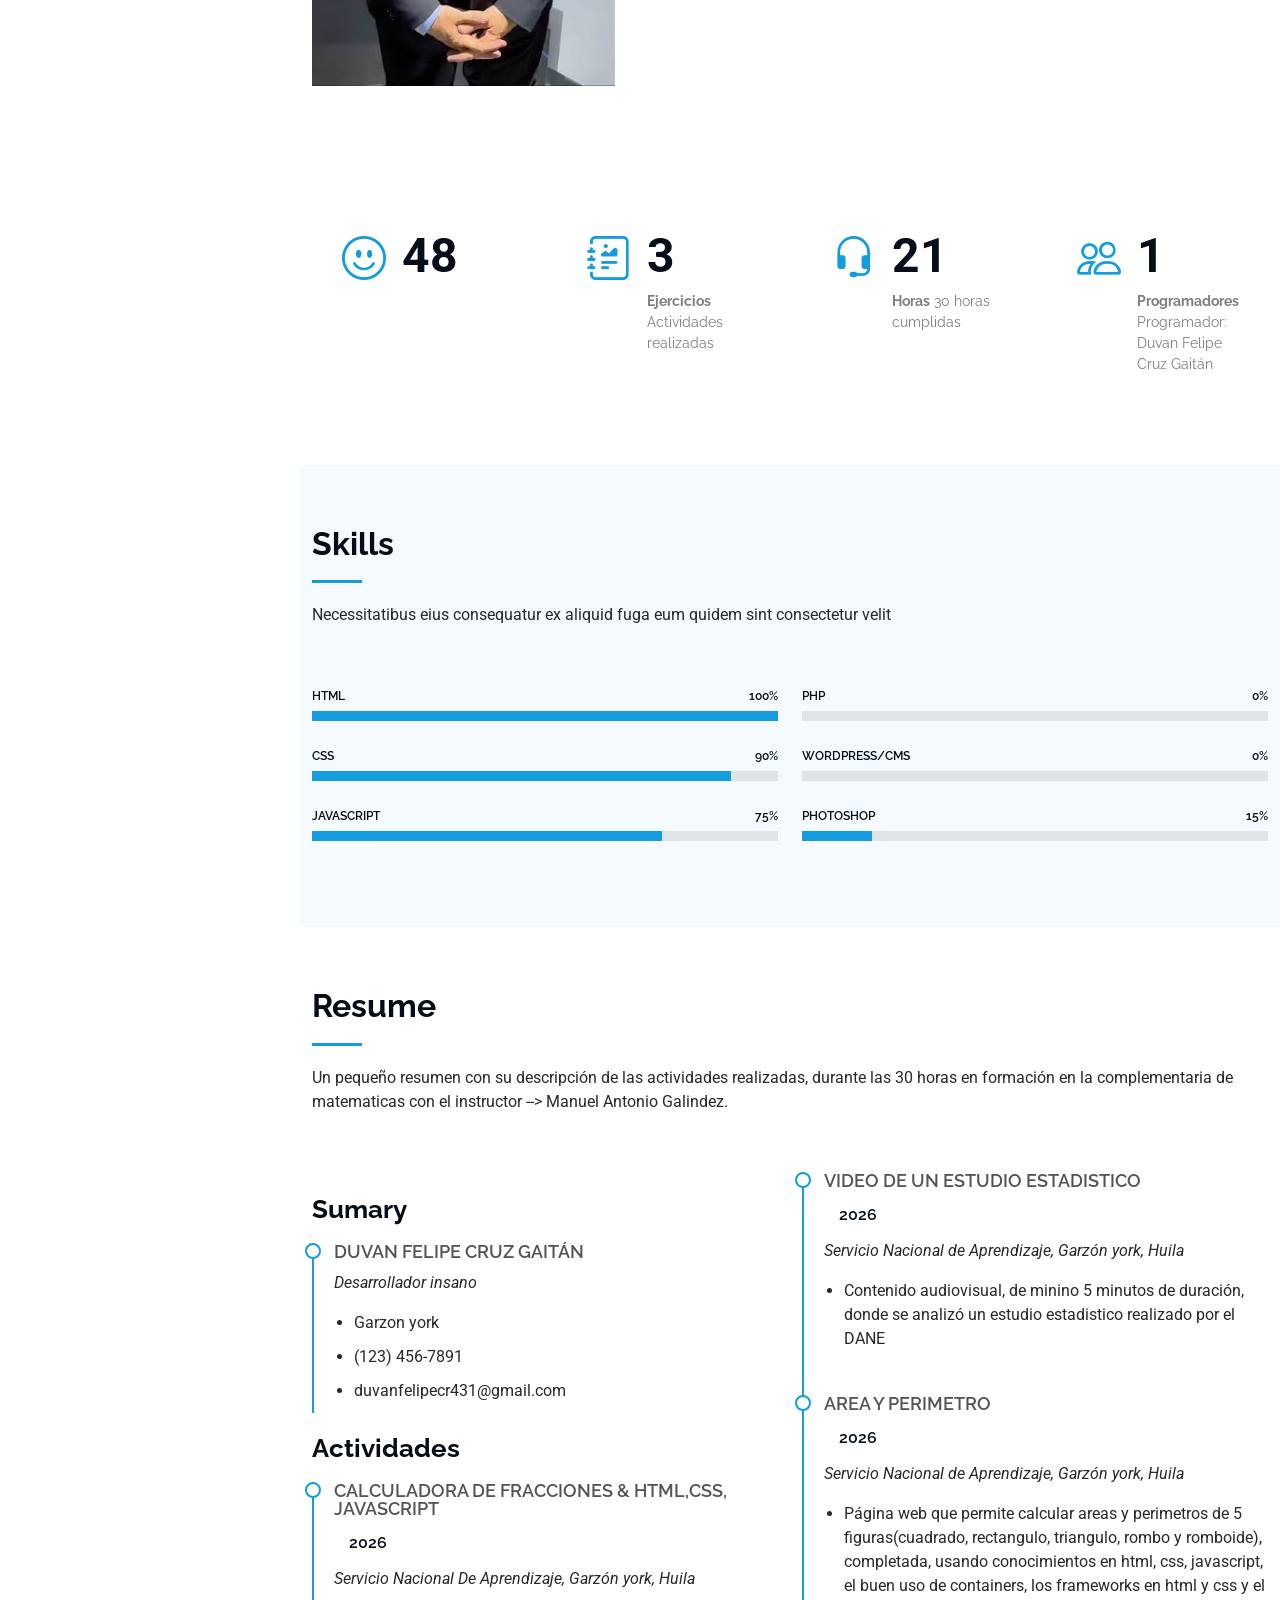
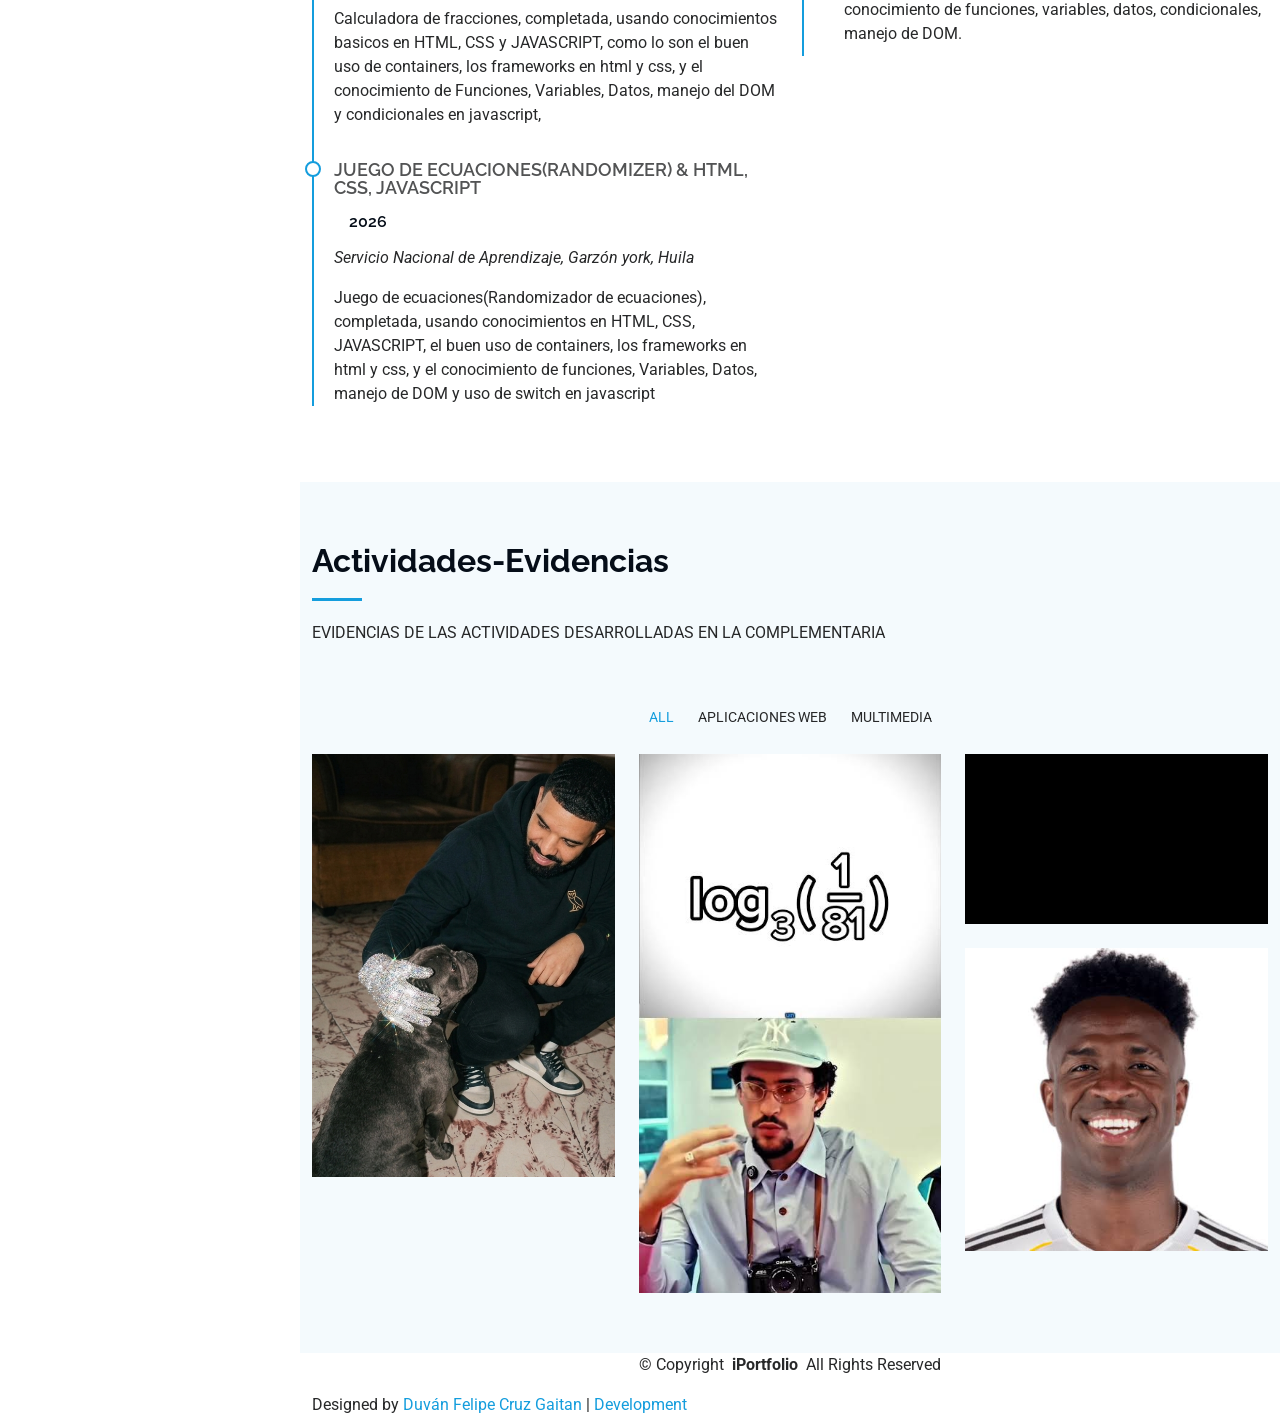
==== commit cc04a586: "arreglo de video" ====
--- a/index.html
+++ b/index.html
@@ -365,9 +365,9 @@
             <div class="col-lg-4 col-md-6 portfolio-item isotope-item filter-video">
               <div class="portfolio-content h-100" style="background-color: #000; display:flex; align-items:center;">
                 <!-- Usamos las clases 'ratio' de Bootstrap para un video responsive -->
-    
-                  <iframe width="560" height="315" src="estudioestadisticoduvanfelipecruzgaitanY7xS3vcI.mp4" title="YouTube video player" frameborder="0" z-index="999" allow="accelerometer; autoplay; clipboard-write; encrypted-media; gyroscope; picture-in-picture; web-share" referrerpolicy="strict-origin-when-cross-origin" allowfullscreen></iframe>
-                
+                <div class="ratio ratio-16x9 w-100">
+                  <iframe src="estudioestadisticoduvanfelipecruzgaitanY7xS3vcI.mp4" z-index="999" title="Video de un estudio estadistico DANE" allowfullscreen></iframe>
+                </div>
                 <div class="portfolio-info">
                   <h4>Análisis Estadístico DANE</h4>
                   <p>Video de Estudio</p>
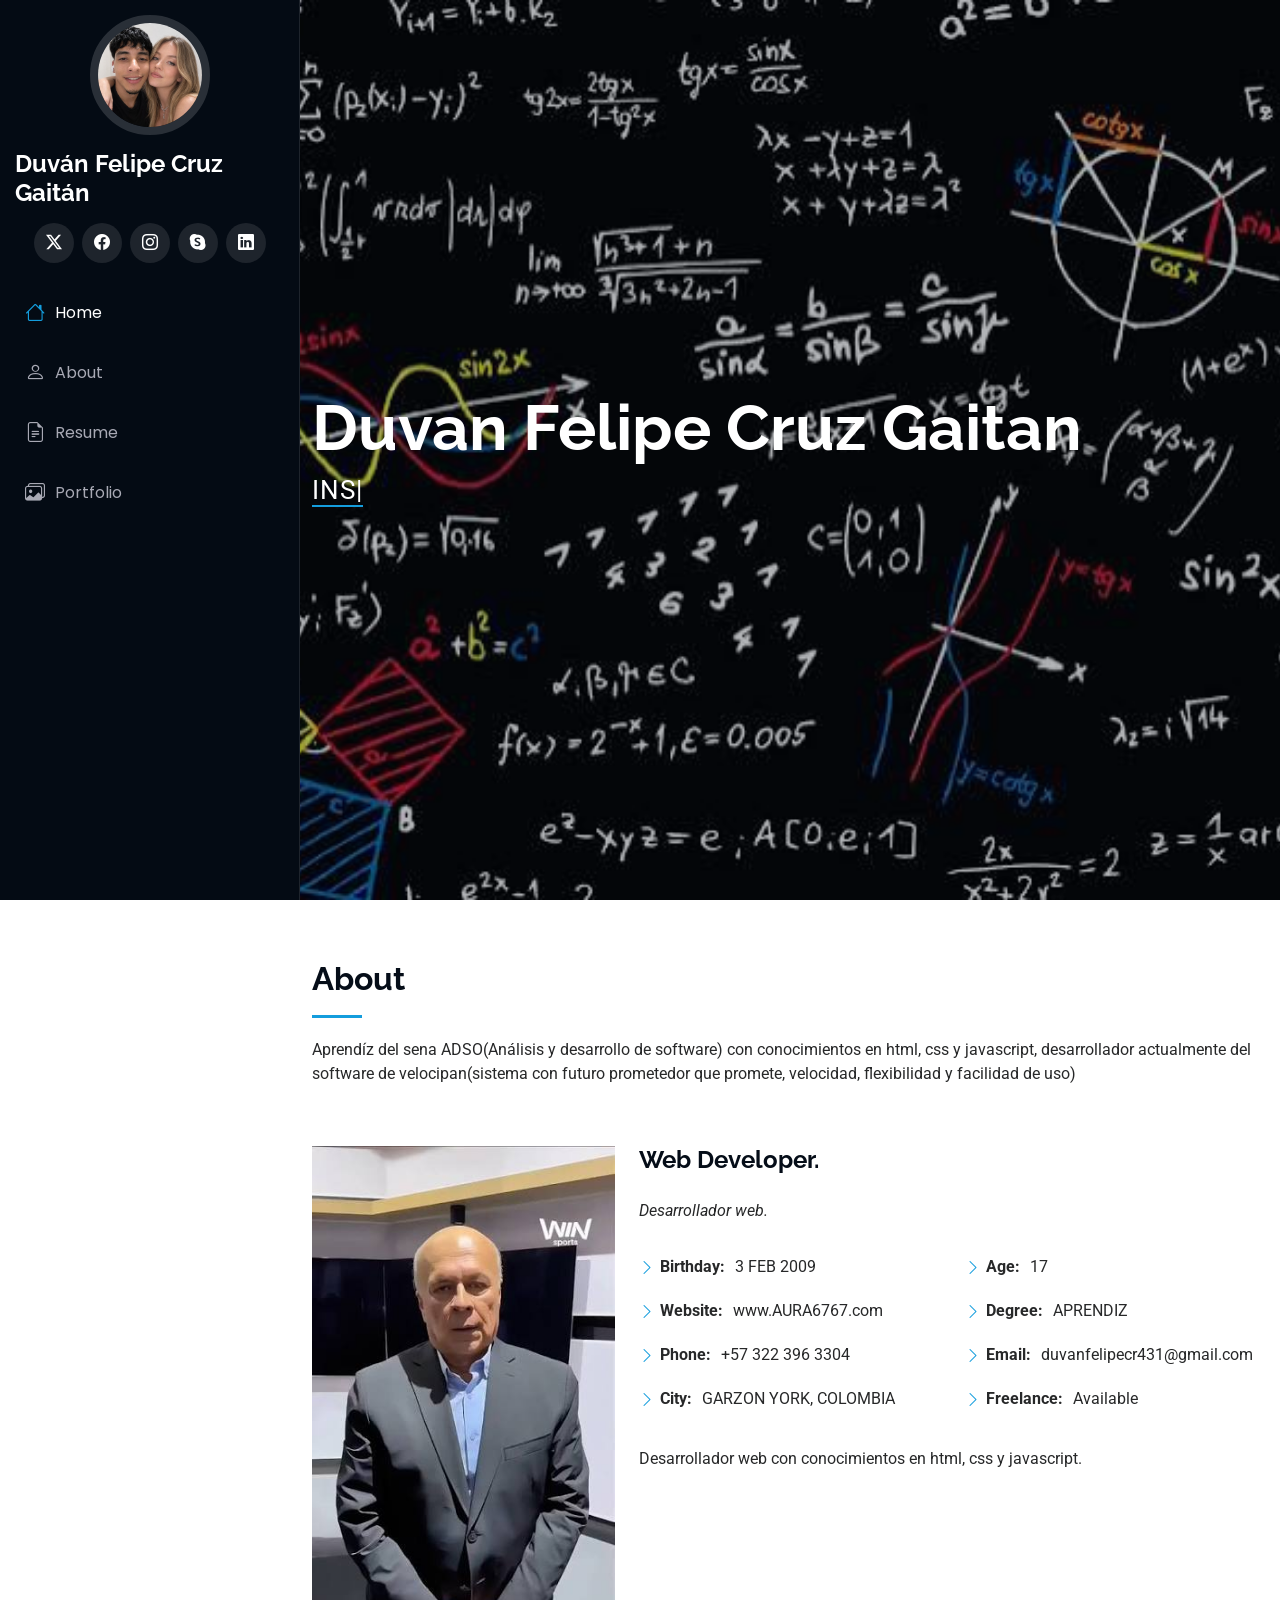
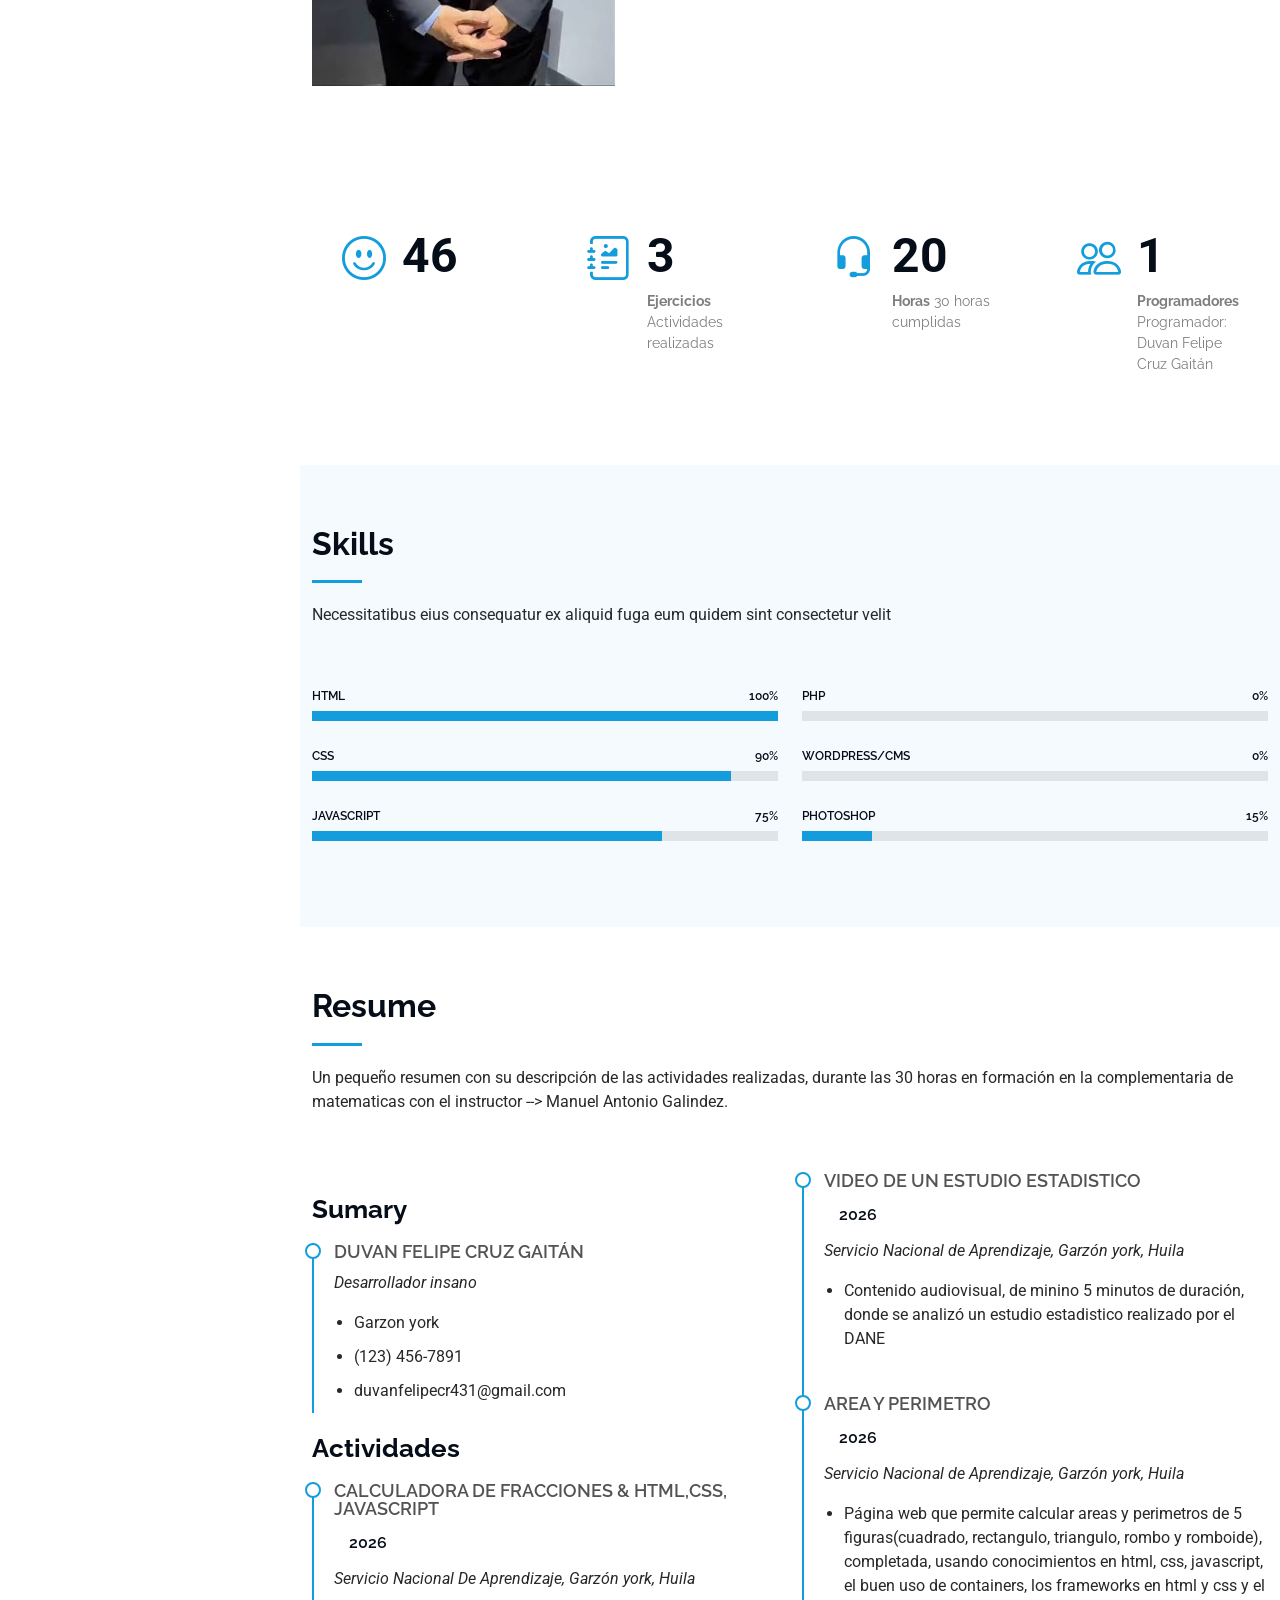
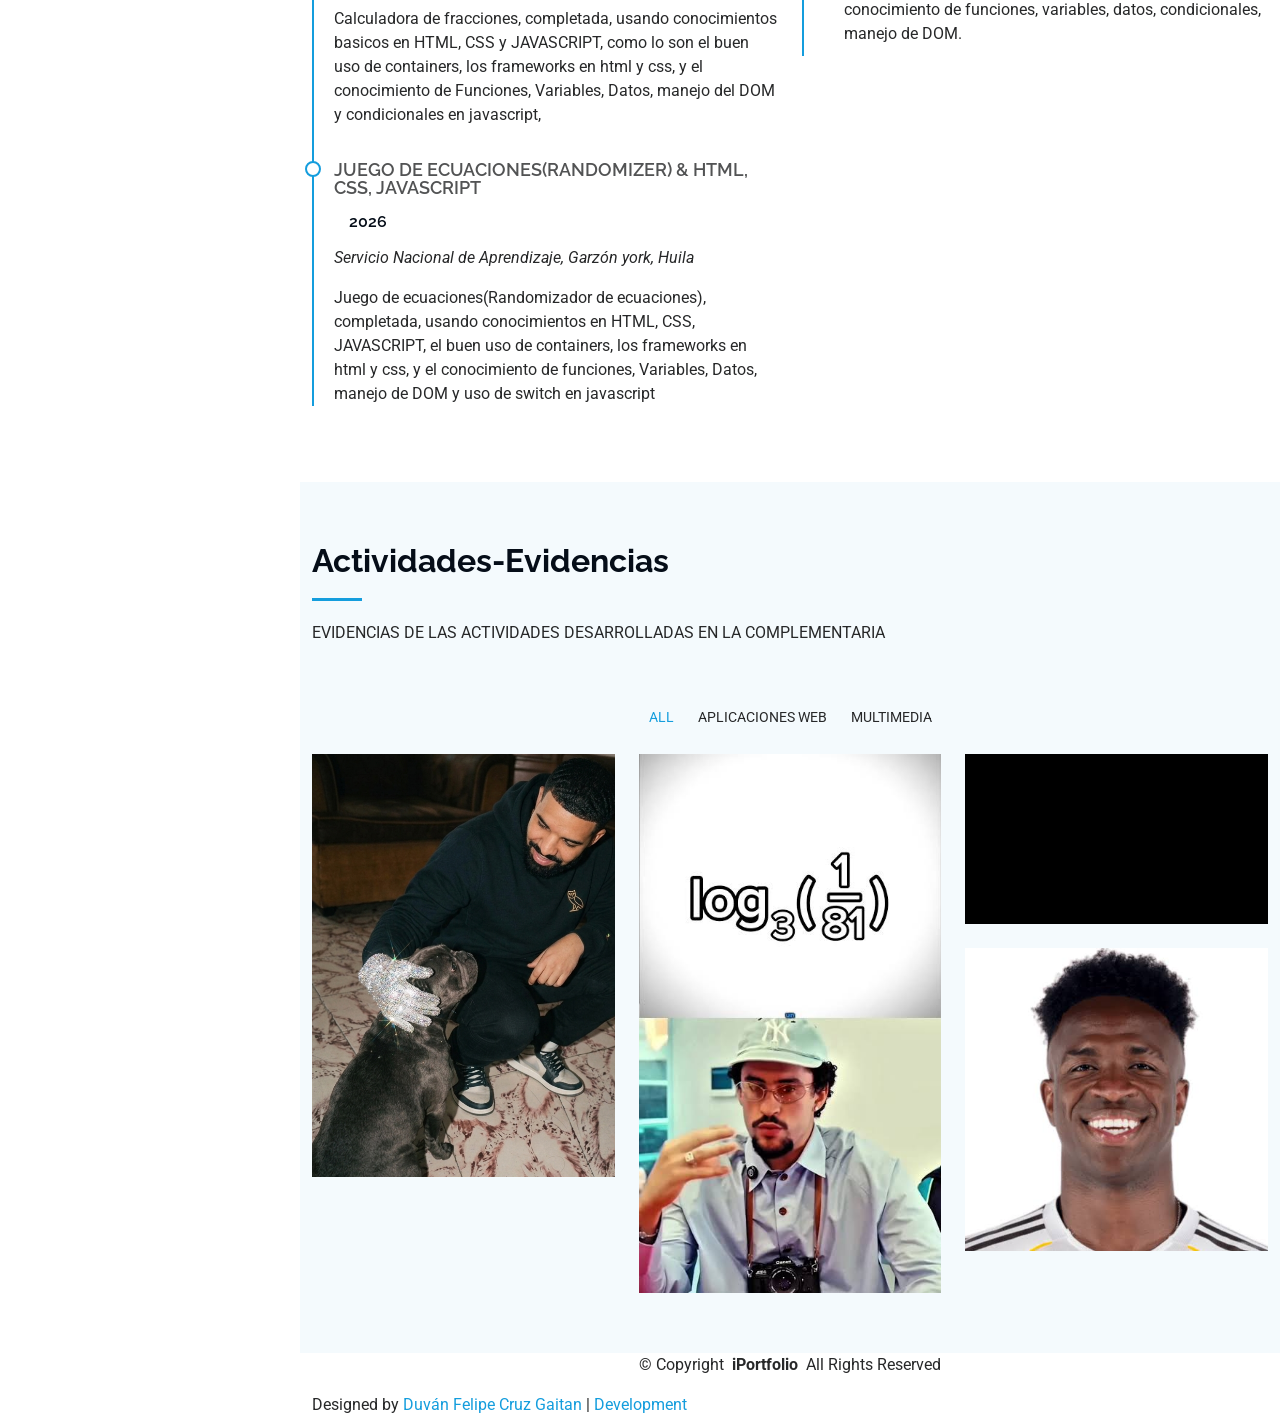
==== commit 89b4b411: "correccion final" ====
--- a/index.html
+++ b/index.html
@@ -366,12 +366,14 @@
               <div class="portfolio-content h-100" style="background-color: #000; display:flex; align-items:center;">
                 <!-- Usamos las clases 'ratio' de Bootstrap para un video responsive -->
                 <div class="ratio ratio-16x9 w-100">
-                  <iframe src="estudioestadisticoduvanfelipecruzgaitanY7xS3vcI.mp4" z-index="999" title="Video de un estudio estadistico DANE" allowfullscreen></iframe>
+                  <!-- <video controls style="width: 100%; height: 100%; object-fit: cover; z-index: 2; position: relative;">
+        <source src="estudioestadisticoduvanfelipecruzgaitanY7xS3vcI.mp4" type="video/mp4">
+      </video> -->
+                  <iframe src="estudioestadisticoduvanfelipecruzgaitanY7xS3vcI.mp4"  z-index="999" title="Video de un estudio estadistico DANE" allowfullscreen></iframe>
                 </div>
-                <div class="portfolio-info">
+                <!-- <div class="portfolio-info">
                   <h4>Análisis Estadístico DANE</h4>
-                  <p>Video de Estudio</p>
-                </div>
+                </div> -->
               </div>
             </div><!-- End Portfolio Item -->
             <div class="col-lg-4 col-md-6 portfolio-item isotope-item filter-app">
